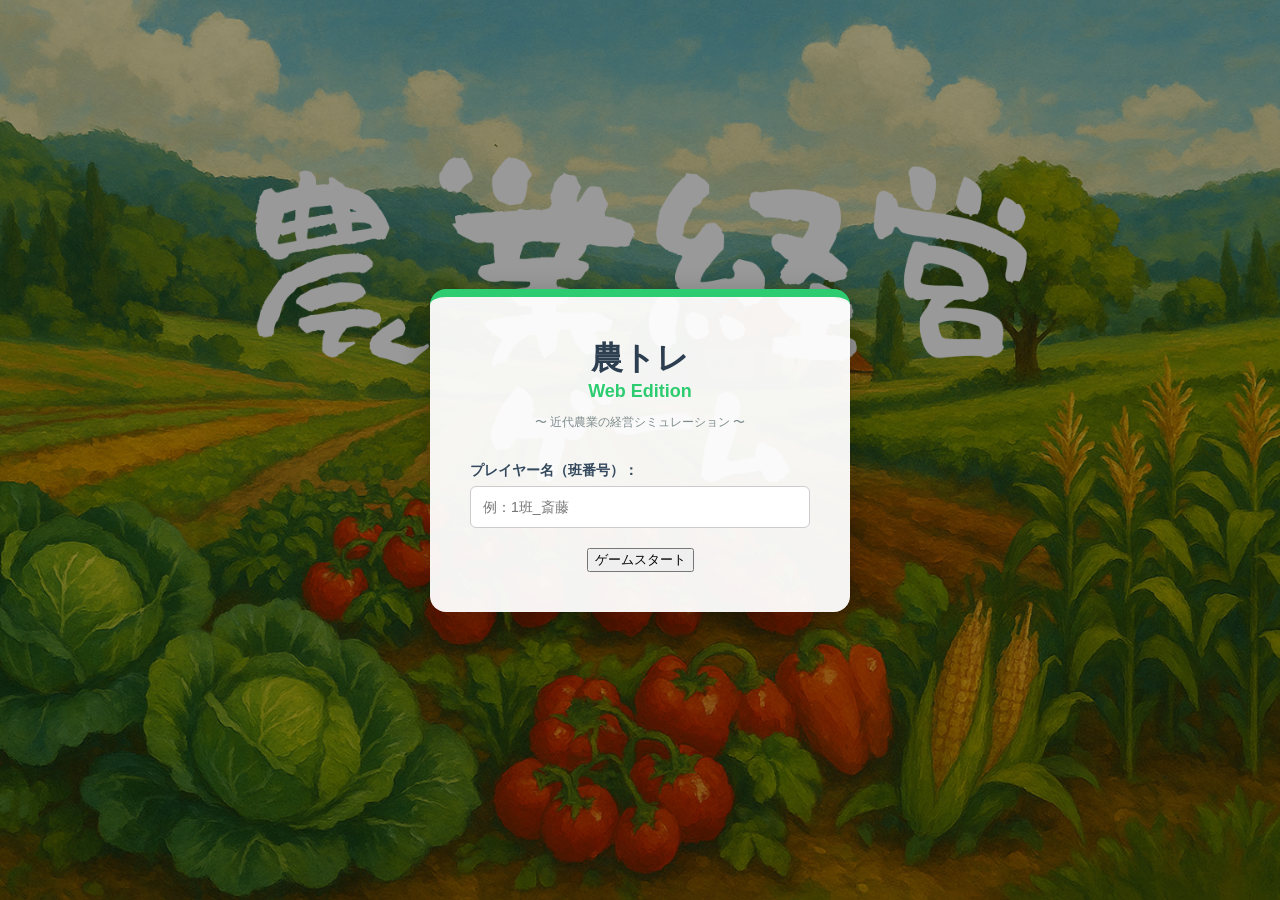
==== index.html @ bb7f1a6a "Add files via upload" ====
<!DOCTYPE html>
<html lang="ja">
<head>
    <meta charset="UTF-8">
    <title>営農型農業経営シミュレーション「農トレ」</title>
    <link rel="stylesheet" href="style.css">
</head>
<body>

    <div id="start-screen">
        <div class="overlay"></div>
        <div class="title-content">
            <h1 class="main-title">農トレ <span class="sub-title">Web Edition</span></h1>
            <p class="game-desc">〜 近代農業の経営シミュレーション 〜</p>
            <div class="input-group">
                <label for="name-input">プレイヤー名（班番号）：</label>
                <input type="text" id="name-input" placeholder="例：1班_斎藤" maxlength="15">
            </div>
            <button id="start-game-btn">ゲームスタート</button>
        </div>
    </div>

    <!-- ===== 土地公開スクリーン（新規追加） ===== -->
<div id="land-reveal-screen" class="hidden">
    <div class="land-reveal-bg" id="land-reveal-bg"></div>
    <div class="land-reveal-overlay"></div>
    <div class="land-reveal-content">
        <p class="land-reveal-header-text">🎲 あなたの農地が決まりました！</p>
        <div class="land-reveal-card" id="land-reveal-card">
            <div class="land-reveal-img-wrap">
                <img id="land-reveal-img" src="" alt="農地画像">
            </div>
            <div class="land-reveal-info">
                <h2 id="land-reveal-name">---</h2>
                <p id="land-reveal-desc">---</p>
                <div class="land-reveal-stats">
                    <div class="land-stat-item">
                        <span class="land-stat-label">💰 年間賃料</span>
                        <span id="land-reveal-cost" class="land-stat-value">---</span>
                    </div>
                    <div class="land-stat-item">
                        <span class="land-stat-label">⚡ 土地パワー推移</span>
                        <span id="land-reveal-power" class="land-stat-value">---</span>
                    </div>
                    <div class="land-stat-item">
                        <span class="land-stat-label">👤 必要人数推移</span>
                        <span id="land-reveal-workers" class="land-stat-value">---</span>
                    </div>
                    <div class="land-stat-item">
                        <span class="land-stat-label">🗺️ 土地枚数</span>
                        <span id="land-reveal-cards" class="land-stat-value">---</span>
                    </div>
                </div>
            </div>
        </div>
        <button id="land-reveal-proceed-btn">この農地で戦略設定へ進む ➔</button>
    </div>
</div>

    <div id="setup-screen" class="hidden">
        <div id="setup-content-wide" style="display: flex; flex-direction: row; gap: 25px; align-items: flex-start; width: 100%; flex-wrap: nowrap; margin-top: 20px;">
            
            <div class="setup-left-sidebar" style="width: 320px; min-width: 320px; flex-shrink: 0; display: flex; flex-direction: column; gap: 15px;">
                <h2 style="margin-top: 0;">🚜 第 <span id="setup-year-display">1</span> 年目<br>経営戦略設定</h2>
                
                <div style="background: #e2f0d9; padding: 15px; border-radius: 8px; border: 2px solid #70ad47;">
                    <h3 id="setup-land-name" style="margin: 0 0 5px 0; color: #385723; font-size: 18px;">-</h3>
                    <p id="setup-land-desc" style="font-size: 12px; color: #595959; margin: 0; line-height: 1.4;">-</p>
                </div>

                <div class="financial-summary-banner" style="background: #f1f5f9; padding: 12px; border-radius: 8px; border: 1px solid #cbd5e1; width: 100%; box-sizing: border-box;">
                    <h4 style="margin: 0 0 8px 0; font-size: 12px; color: #475569;">📊 通期財務サマリー</h4>
                    <div style="display: flex; flex-direction: column; gap: 8px;">
                        <div style="background:#fff; padding: 6px 10px; border-radius:4px; border:1px solid #e2e8f0;">
                            <span style="font-size:10px; color:#64748b; display:block;">現在残高（投資見込）</span>
                            <span id="sum-current-money" style="font-size:14px; font-weight:bold; color:#1e40af; display:block; text-align:right;">100,000,000 円</span>
                        </div>
                        <div style="background:#fff; padding: 6px 10px; border-radius:4px; border:1px solid #e2e8f0;">
                            <span style="font-size:10px; color:#64748b; display:block;">累計費用</span>
                            <span id="sum-cum-expense" style="font-size:14px; font-weight:bold; color:#dc2626; display:block; text-align:right;">0 円</span>
                        </div>
                        <div style="background:#fff; padding: 6px 10px; border-radius:4px; border:1px solid #e2e8f0;">
                            <span style="font-size:10px; color:#64748b; display:block;">累計収益</span>
                            <span id="sum-cum-revenue" style="font-size:14px; font-weight:bold; color:#16a34a; display:block; text-align:right;">0 円</span>
                        </div>
                        <div style="background:#fff; padding: 6px 10px; border-radius:4px; border:1px solid #e2e8f0; border-left: 4px solid #64748b;">
                            <span style="font-size:10px; color:#64748b; display:block;">初期資本金比 (通期損益)</span>
                            <span id="sum-net-change" style="font-size:14px; font-weight:bold; color:#64748b; display:block; text-align:right;">±0 円 (維持)</span>
                        </div>
                        
                        <div style="background:#fff; padding: 10px; border-radius:4px; border:1px solid #e2e8f0; margin-top: 5px; height: 180px; position: relative;">
                            <canvas id="financial-chart"></canvas>
                        </div>
                    </div>
                </div>
            </div>

            <div class="setup-main-content" style="flex-grow: 1; min-width: 0; display: flex; flex-direction: column; gap: 20px;">
                <p style="margin:0; font-weight: bold; color: #d94111; background: #fff2cc; padding: 8px 12px; border-radius: 5px; font-size: 12px;">
                    ⚠️ 【ルール】各土地にスタッフを配置し、導入する資材（施設含む）を選んでください。※資材・施設は1面につき最大3つまで選択可能です。
                </p>

                <div id="land-cards-container"></div>

                <button id="begin-business-btn">🎯 この戦略で今年の経営を開始する</button>
            </div>

        </div>
    </div>

    <div id="game-container" class="hidden">
        <h2>経営メイン画面（第 <span id="current-year">1</span> 年目）</h2>

        <div class="status-panel" style="background: #fff; padding: 15px; border-radius: 8px; margin-bottom: 20px; box-shadow: 0 2px 4px rgba(0,0,0,0.1); text-align: left;">
            <p>👤 経営者: <span id="display-player-name" style="font-weight: bold;">-</span> さん</p>
            <p>🗺️ 選択された農地: <span id="land-name" style="font-weight: bold; color: #2e75b6;">-</span></p>
            <p>💰 現在の総経営資金: <span id="money" style="font-weight: bold; color: #1e40af; font-size: 20px;">-</span> 円</p>
        </div>

        <div id="financial-dashboard" class="hidden">
            <h3 id="dashboard-title">📊 第 1 年度 決算ダッシュボード</h3>
            
            <div class="event-display-row">
                <div class="event-card global-event-card">
                    <span class="event-badge">全体環境</span>
                    <h4 id="dash-global-event-name">⚖️ 通常気象</h4>
                </div>
                <div class="event-card local-event-card">
                    <span class="event-badge">局地環境</span>
                    <h4 id="dash-local-event-name">⚖️ 影響なし</h4>
                </div>
            </div>

            <div class="financial-statement-box">
                <h4>📈 本年度の資金経過・損益状況</h4>
                <div class="statement-grid">
                    <div class="statement-item">
                        <span class="stat-label">① 期首（投資前）資金額:</span>
                        <span id="stmt-start-money" class="stat-value">0 円</span>
                    </div>
                    <div class="statement-item expense-color">
                        <span class="stat-label">② 本年度の投資総額（費用）:</span>
                        <span id="stmt-total-expense" class="stat-value">- 0 円</span>
                    </div>
                    <div class="statement-item revenue-color">
                        <span class="stat-label">③ 本年度の総売上高（収益）:</span>
                        <span id="stmt-total-revenue" class="stat-value">＋ 0 円</span>
                    </div>
                    <div class="statement-item total-color">
                        <span class="stat-label">④ 期末（次年度繰越）資金額:</span>
                        <span id="stmt-end-money" class="stat-value">0 円</span>
                    </div>
                </div>
            </div>

            <h4 style="text-align: left; margin: 20px 0 8px 0; color: #334155; font-size: 14px;">🗺️ 農地別 決算内訳</h4>
            <div class="table-responsive">
                <table class="dashboard-table">
                    <thead>
                        <tr>
                            <th>農地</th>
                            <th>作付 / 出荷先</th>
                            <th>予定収穫量</th>
                            <th>イベント後収量</th>
                            <th>基準価格</th>
                            <th>イベント後価格</th>
                            <th>最終売上高</th>
                        </tr>
                    </thead>
                    <tbody id="dashboard-table-body">
                    </tbody>
                </table>
            </div>

            <div id="reflection-report-box" style="background: #f8fafc; padding: 20px; border-radius: 8px; border: 1px solid #cbd5e1; border-left: 5px solid #2e75b6; margin-top: 20px; text-align: left;">
                <h3 style="margin: 0 0 12px 0; color: #1e3a8a; font-size: 16px;">🔍 本年度の経営振り返り ＆ 要因分析（PDCA）</h3>
                
                <div style="display: flex; flex-direction: column; gap: 8px; font-size: 13px; color: #334155;">
                    <p style="margin: 0;">📊 <strong>期待予実ギャップ :</strong> <span id="reflect-gap" style="font-weight: bold;">-</span></p>
                    <p style="margin: 0;">🌍 <strong>外部環境の要因分析 :</strong> <span id="reflect-global-reason">-</span></p>
                    <p style="margin: 0;">📍 <strong>局地・内部の要因分析 :</strong> <span id="reflect-local-reason">-</span></p>
                </div>

                <div style="margin-top: 15px; padding-top: 15px; border-top: 1px dashed #cbd5e1; font-size: 13px;">
                    <label style="font-weight: bold; color: #1e3a8a;">🎯 次期に向けた経営改善方針 (Action) を設定してください :</label><br>
                    <select style="width: 100%; padding: 8px; margin-top: 6px; border-radius: 4px; border: 1px solid #cbd5e1;">
                        <option>【人材投資】スタッフの配置や技術レベル（教育・IT補正）を見直す</option>
                        <option>【リスク管理】施設・農機などの設備投資を強化し、気象災害リスクをヘッジする</option>
                        <option>【販売戦略】出荷先の条件（有機必須や数量上限）と作物の相性を再計算する</option>
                        <option>【経営多角化】全ての土地に同じ作物を植えず、ポートフォリオを分散させる</option>
                    </select>
                </div>
            </div>

        </div>

        <div style="margin-top: 25px;">
            <button id="end-year-btn" style="padding: 12px 35px; font-size: 18px; font-weight: bold; background-color: #c65911; color: white; border: none; border-radius: 6px; cursor: pointer;">
                📄 この年度の決算を行う
            </button>
            <button id="next-year-phase-btn" class="hidden" style="padding: 12px 35px; font-size: 18px; font-weight: bold; background-color: #2e75b6; color: white; border: none; border-radius: 6px; cursor: pointer; margin-left: 10px;">
                次年度の戦略設定へ進む ➔
            </button>
        </div>
    </div>

    <div id="result-screen" class="hidden">
        <div class="setup-content" style="text-align: center; max-width: 800px; margin: 0 auto; padding: 20px;">
            <h2>🎉 3年間経営お疲れ様でした！</h2>
            
            <div class="status-board" style="margin: 20px auto; max-width: 400px;">
                <p>最終総資産: <span id="final-money" class="highlight-text">0</span> 円</p>
            </div>

            <div style="background: white; padding: 20px; border-radius: 8px; border: 1px solid #cbd5e1; margin: 25px 0; box-shadow: 0 2px 4px rgba(0,0,0,0.05);">
                <h3 style="margin-top: 0; color: #334155; font-size: 16px; text-align: left;">📈 3年間の財務推移レポート（費用・収益・資産残高）</h3>
                <div style="position: relative; height: 280px; width: 100%;">
                    <canvas id="final-financial-chart"></canvas>
                </div>
            </div>

            <div class="info-box" style="background: #fff3cd; padding: 15px; border-radius: 8px; margin-bottom: 25px;">
                <h3>👑 経営評価ランク</h3>
                <p id="result-rank" style="font-size: 24px; font-weight: bold; color: #d94111; margin: 10px 0;">---</p>
                <p id="result-comment">評価コメント</p>
            </div>
            
            <button onclick="window.location.reload();" style="background: #28a745; color: white; padding: 12px 35px; font-size: 16px; border: none; border-radius: 6px; cursor: pointer; font-weight: bold;">
                タイトルに戻って再挑戦
            </button>
        </div>
    </div>

    <script src="https://cdn.jsdelivr.net/npm/chart.js"></script>
    <script src="assets.js"></script>
    <script src="crops.js"></script>
    <script src="lands.js"></script>
    <script src="employees.js"></script>
    <script src="markets.js"></script>
    <script src="events.js"></script>
    
    <script src="game.js?v=21"></script> 
</body>
</html>
---- style.css ----
/* ==========================================================================
   🚜 農業経営シミュレーションゲーム「Nototore」最適化スタイルシート（完全版）
   ========================================================================== */

/* --- 1. 全般・基本リセット --- */
* {
    box-sizing: border-box;
}

body {
    font-family: "Helvetica Neue", Arial, "Hiragino Kaku Gothic ProN", "Hiragino Sans", Meiryo, sans-serif;
    background-color: #f4f7f6;
    margin: 0;
    padding: 0;
    display: flex;
    justify-content: center;
    align-items: center;
    min-height: 100vh;
}

.hidden {
    display: none !important;
}

/* --- 2. 【画面1】スタートタイトル画面 --- */
#start-screen {
    position: relative;
    width: 100vw;
    height: 100vh;
    background-image: url('Title.png'); 
    background-size: cover;
    background-position: center;
    display: flex;
    justify-content: center;
    align-items: center;
}

.overlay {
    position: absolute;
    top: 0; left: 0; width: 100%; height: 100%;
    background-color: rgba(0, 0, 0, 0.4);
    z-index: 1;
}

.title-content {
    position: relative;
    z-index: 2;
    background: rgba(255, 255, 255, 0.95);
    padding: 40px;
    border-radius: 16px;
    box-shadow: 0 10px 30px rgba(0,0,0,0.3);
    width: 90%;
    max-width: 420px;
    text-align: center;
    border-top: 8px solid #2ecc71;
}

.main-title { font-size: 32px; color: #2c3e50; margin: 0 0 5px 0; }
.sub-title { font-size: 18px; color: #2ecc71; display: block; }
.game-desc { font-size: 12px; color: #7f8c8d; margin-bottom: 30px; }

/* 共通入力グループ（タイトル画面用） */
.input-group {
    text-align: left;
    margin-top: 20px;
    margin-bottom: 20px;
}
.input-group label {
    font-size: 14px;
    font-weight: bold;
    color: #34495e;
}
input[type="text"] {
    width: 100%;
    padding: 12px;
    margin-top: 6px;
    border-radius: 6px;
    border: 1px solid #ccc;
    font-size: 14px;
}

/* --- 3. 【画面2】戦略設定画面（2列ワイドダッシュボード構造） --- */
#setup-screen {
    width: 100% !important;
    max-width: 1600px !important;
    margin: 0 auto !important;
    padding: 20px !important;
    display: block ; /* 中央寄せの呪いを完全解除 */
}

#setup-content-wide {
    display: flex;
    gap: 25px;
    align-items: flex-start;
    text-align: left;
    width: 100%;
}

/* 👈 左側サイドバー：土地情報＆通期財務サマリー */
.setup-left-sidebar {
    flex: 0 0 320px; /* 幅を320pxに完全固定して文字潰れを徹底防御 */
    display: flex;
    flex-direction: column;
    gap: 15px;
}

.setup-left-sidebar h2 {
    font-size: 24px;
    color: #1e40af;
    margin: 0;
    font-weight: bold;
    line-height: 1.3;
}

/* 👉 右側メインコンテンツ：ルール案内、カードグリッド、開始ボタン */
.setup-main-content {
    flex: 1;
    display: flex;
    flex-direction: column;
    gap: 20px;
    min-width: 0; /* 子要素のはみ出しを物理的に防ぐ */
}

/* 🌟 4枚のカードを2×2（最大3列）に並べるグリッド構造 */
#land-cards-container {
    display: grid !important;
    grid-template-columns: repeat(auto-fit, minmax(420px, 1fr)) !important;
    gap: 20px !important;
    width: 100% !important;
}

/* 土地戦略カード1枚1枚のベース設計 */
.land-strategy-card {
    background: #ffffff !important; 
    border: 2px solid #cbd5e1 !important; 
    padding: 15px !important; 
    border-radius: 12px !important; 
    box-shadow: 0 4px 6px -1px rgba(0, 0, 0, 0.05) !important;
    display: flex !important;
    flex-direction: column !important;
    gap: 12px !important;
    box-sizing: border-box;
}

.land-strategy-card h4 {
    font-size: 15px !important;
    margin: 0 !important;
    padding-bottom: 6px !important;
    border-bottom: 2px solid #2e75b6 !important;
    color: #1e40af;
}

/* 🌟 カード内部の「左右2列分け」のバグを完全修正 */
.card-inner-flex {
    display: flex !important;
    gap: 15px !important;
    width: 100% !important;
    box-sizing: border-box;
}

.land-strategy-card-left {
    flex: 1 !important;
    display: flex !important;
    flex-direction: column !important;
    gap: 10px !important;
    min-width: 0;
}

.land-strategy-card-right {
    flex: 1.2 !important;
    border-left: 1px dashed #cbd5e1 !important;
    padding-left: 15px !important;
    display: flex !important;
    flex-direction: column !important;
    gap: 10px !important;
    min-width: 0;
}

/* カード内パーツのサイズ微調整 */
.land-strategy-card label {
    font-size: 11px !important;
    font-weight: bold;
    color: #475569;
    margin: 0 0 3px 0 !important;
    display: block;
}

.land-strategy-card select {
    width: 100% !important;
    padding: 6px !important;
    border-radius: 6px !important;
    border: 1px solid #cbd5e1 !important;
    font-size: 12px !important;
    background-color: #f8fafc;
    box-sizing: border-box;
}

/* 👤 スタッフドロップダウン用コンテナ */
.worker-row-container {
    display: flex;
    flex-direction: column;
    gap: 5px;
    width: 100%;
}

/* 🛠️ 農業資材チェックボックス枠（文字消えを100%防ぐ縦並びフレックス） */
.asset-mini-grid {
    display: flex !important;
    flex-direction: column !important;
    gap: 6px !important;
    background: #f8fafc !important;
    padding: 10px !important;
    border-radius: 6px !important;
    border: 1px solid #e2e8f0 !important;
    width: 100% !important;
    box-sizing: border-box;
}

.land-strategy-card label.asset-label {
    font-weight: normal !important;
    font-size: 11px !important;
    display: flex !important;
    align-items: center !important;
    white-space: normal !important; /* 文字の自動折り返しを許可 */
    cursor: pointer;
    margin: 0 !important;
    line-height: 1.4;
}

.land-strategy-card input[type="checkbox"] {
    margin-right: 6px !important;
    transform: scale(1.0) !important;
    flex-shrink: 0; /* チェックボックス自体が横に潰れるのを防ぐ */
}

/* 💰 各農地のリアルタイム投資小計カウンター */
.land-cost-counter {
    background: #fff7ed !important;
    border: 1px dashed #fed7aa !important;
    padding: 8px 12px !important;
    border-radius: 6px !important;
    font-size: 13px !important;
    color: #c2410c !important;
    font-weight: bold !important;
    text-align: right !important;
    width: 100% !important;
    box-sizing: border-box;
    margin-top: 5px;
}

/* 経営開始ボタン */
#begin-business-btn {
    align-self: flex-end;
    background-color: #2e75b6;
    color: white;
    padding: 12px 40px;
    font-size: 18px;
    font-weight: bold;
    border: none;
    border-radius: 6px;
    cursor: pointer;
    box-shadow: 0 4px 6px rgba(0,0,0,0.1);
    width: auto !important; /* 幅が100%に広がるのを防ぐ */
}
#begin-business-btn:hover { background-color: #1e40af; }


/* --- 4. 【画面3】メインゲーム ＆ 決算ダッシュボード画面 --- */
#game-container {
    background: #fff;
    padding: 35px;
    border-radius: 16px;
    box-shadow: 0 6px 20px rgba(0,0,0,0.08);
    width: 90%;
    max-width: 1000px; /* ワイドに広げてテーブルを見やすく */
    border-top: 8px solid #2ecc71; 
}

.status-panel {
    background: #ffffff;
    padding: 15px;
    border-radius: 8px;
    margin-bottom: 20px;
    box-shadow: 0 2px 4px rgba(0,0,0,0.1);
    text-align: left;
}

#financial-dashboard {
    background: #ffffff;
    border: 2px solid #2e75b6;
    border-radius: 12px;
    padding: 20px;
    margin-top: 20px;
    box-shadow: 0 4px 15px rgba(0,0,0,0.1);
    animation: fadeIn 0.4s ease;
}

#dashboard-title {
    margin-top: 0;
    color: #1e40af;
    border-bottom: 3px double #2e75b6;
    padding-bottom: 8px;
    font-size: 20px;
    text-align: left;
}

/* 🎲 環境イベント表示カード */
.event-display-row {
    display: flex;
    gap: 15px;
    margin-bottom: 15px;
}

.event-card {
    flex: 1;
    padding: 10px 15px;
    border-radius: 8px;
    text-align: left;
    position: relative;
}

.global-event-card { background: #eff6ff; border: 1px solid #bfdbfe; }
.local-event-card { background: #fef2f2; border: 1px solid #fecaca; }

.event-badge {
    font-size: 10px;
    font-weight: bold;
    padding: 2px 6px;
    border-radius: 4px;
    color: white;
}
.global-event-card .event-badge { background-color: #3b82f6; }
.local-event-card .event-badge { background-color: #ef4444; }
.event-card h4 { margin: 5px 0 0 0; font-size: 16px; color: #1e293b; }

/* 📉 財務損益（P/L）ステートメント */
.financial-statement-box {
    background: #f8fafc;
    border: 1px solid #e2e8f0;
    border-radius: 8px;
    padding: 15px;
    margin-bottom: 20px;
    text-align: left;
}
.financial-statement-box h4 {
    margin: 0 0 12px 0;
    font-size: 14px;
    color: #334155;
    border-left: 4px solid #1e40af;
    padding-left: 8px;
}
.statement-grid {
    display: grid;
    grid-template-columns: repeat(auto-fit, minmax(220px, 1fr));
    gap: 12px;
}
.statement-item {
    background: #ffffff;
    border: 1px solid #cbd5e1;
    border-radius: 6px;
    padding: 10px 12px;
    display: flex;
    flex-direction: column;
    justify-content: center;
}
.statement-item .stat-label { font-size: 11px; color: #64748b; font-weight: bold; margin-bottom: 4px; }
.statement-item .stat-value { font-size: 16px; font-weight: bold; color: #1e293b; text-align: right; }

.expense-color { border-left: 4px solid #ef4444 !important; }
.expense-color .stat-value { color: #dc2626; }
.revenue-color { border-left: 4px solid #22c55e !important; }
.revenue-color .stat-value { color: #16a34a; }
.total-color { border-left: 4px solid #3b82f6 !important; background: #eff6ff !important; }
.total-color .stat-value { color: #1e40af; font-size: 18px; }

/* 📋 決算結果詳細マトリクステーブル */
.table-responsive {
    overflow-x: auto;
    margin-top: 15px;
}
.dashboard-table {
    width: 100%;
    border-collapse: collapse;
    font-size: 13px;
    text-align: center;
}
.dashboard-table th {
    background-color: #2e75b6;
    color: white;
    padding: 10px;
    font-weight: bold;
}
.dashboard-table td {
    padding: 10px;
    border-bottom: 1px solid #e2e8f0;
    color: #334155;
}
.dashboard-table tr:nth-child(even) { background-color: #f8fafc; }

.stat-down { color: #dc2626; font-weight: bold; } 
.stat-up { color: #16a34a; font-weight: bold; }   

/* メイン画面の決算・次へボタン */
#end-year-btn, #next-year-phase-btn {
    width: auto !important;
    display: inline-block;
}

/* --- 5. 【画面4】ゲーム結果（リザルト）画面 --- */
#result-screen {
    background: #fff;
    padding: 35px;
    border-radius: 16px;
    box-shadow: 0 6px 20px rgba(0,0,0,0.08);
    width: 90%;
    max-width: 500px;
    text-align: center;
    border-top: 8px solid #1e40af;
}

.highlight-text { color: #27ae60; font-weight: bold; font-size: 18px; }

/* アニメーション */
@keyframes fadeIn {
    from { opacity: 0; transform: translateY(10px); }
    to { opacity: 1; transform: translateY(0); }
}

/* --- 📊【新設】戦略設定画面用：営農計画シミュレーター（スプレッドシート風） --- */

.live-simulation-table {
    width: 100%;
    border-collapse: collapse;
    font-size: 11px;
    margin-top: 10px;
    background: #ffffff;
    border: 1px solid #cbd5e1;
}

.live-simulation-table th, .live-simulation-table td {
    border: 1px solid #cbd5e1;
    padding: 4px 8px;
    text-align: left;
}

/* スプレッドシート風の色分け */
.live-simulation-table th {
    background-color: #f1f5f9;
    color: #475569;
    font-weight: bold;
    text-align: center;
}

.row-revenue-header { background-color: #e0f2fe !important; font-weight: bold; } /* 売上行（水色） */
.row-expense-header { background-color: #fee2e2 !important; font-weight: bold; } /* 費用行（赤色） */
.row-profit-header { background-color: #ccfbf1 !important; font-weight: bold; font-size: 12px; } /* 見込利益（緑色） */

.text-right {
    text-align: right !important;
}

.text-center {
    text-align: center !important;
}

/* カード自体の高さを自動調整できるように微調整 */
.land-strategy-card {
    height: auto !important;
}

/* 💡 農業戦略カードを常に綺麗な横2列で縦に伸ばす設定 */
#land-cards-container {
    display: grid !important;
    grid-template-columns: repeat(2, 1fr) !important;
    gap: 16px !important;
    width: 100%;
    box-sizing: border-box;
    align-items: start;
}

/* ===== 土地公開スクリーン ===== */
#land-reveal-screen {
    position: fixed;
    inset: 0;
    display: flex;
    justify-content: center;
    align-items: center;
    z-index: 100;
}
.land-reveal-bg {
    position: absolute;
    inset: 0;
    background-size: cover;
    background-position: center;
    filter: blur(3px) brightness(0.6);
    transform: scale(1.05);
}
.land-reveal-overlay {
    position: absolute;
    inset: 0;
    background: rgba(0,0,0,0.45);
}
.land-reveal-content {
    position: relative;
    z-index: 2;
    display: flex;
    flex-direction: column;
    align-items: center;
    gap: 20px;
    padding: 20px;
    width: 100%;
    max-width: 760px;
    animation: revealSlideUp 0.6s ease both;
}
@keyframes revealSlideUp {
    from { opacity: 0; transform: translateY(40px); }
    to   { opacity: 1; transform: translateY(0); }
}
.land-reveal-header-text {
    font-size: 18px;
    font-weight: bold;
    color: #fff;
    background: rgba(0,0,0,0.5);
    padding: 6px 20px;
    border-radius: 20px;
    margin: 0;
}
.land-reveal-card {
    background: rgba(255,255,255,0.96);
    border-radius: 16px;
    overflow: hidden;
    box-shadow: 0 20px 60px rgba(0,0,0,0.5);
    display: flex;
    width: 100%;
    animation: cardPop 0.5s 0.3s ease both;
}
@keyframes cardPop {
    from { opacity: 0; transform: scale(0.9); }
    to   { opacity: 1; transform: scale(1); }
}
.land-reveal-img-wrap {
    width: 320px;
    min-width: 320px;
    height: auto;        /* ← 260px から変更 */
    min-height: 260px;   /* ← 追加 */
    overflow: hidden;
    flex-shrink: 0;
    align-self: stretch; /* ← 追加：カードの高さに合わせて伸びる */
}
.land-reveal-img-wrap img {
    width: 100%;
    height: 100%;
    min-height: 260px;   /* ← 追加 */
    object-fit: cover;
    display: block;
}
.land-reveal-info {
    padding: 24px;
    display: flex;
    flex-direction: column;
    gap: 10px;
    flex: 1;
}
.land-reveal-info h2 {
    font-size: 26px;
    color: #1e40af;
    margin: 0;
    border-bottom: 3px solid #2e75b6;
    padding-bottom: 8px;
}
.land-reveal-info p {
    font-size: 13px;
    color: #475569;
    margin: 0;
    line-height: 1.6;
}
.land-reveal-stats {
    display: grid;
    grid-template-columns: 1fr 1fr;
    gap: 8px;
    margin-top: 4px;
}
.land-stat-item {
    background: #f1f5f9;
    border-radius: 8px;
    padding: 8px 12px;
    display: flex;
    flex-direction: column;
    gap: 2px;
}
.land-stat-label {
    font-size: 10px;
    color: #64748b;
    font-weight: bold;
}
.land-stat-value {
    font-size: 14px;
    font-weight: bold;
    color: #1e293b;
}
#land-reveal-proceed-btn {
    background: #2e75b6;
    color: white;
    border: none;
    padding: 14px 48px;
    font-size: 18px;
    font-weight: bold;
    border-radius: 8px;
    cursor: pointer;
    box-shadow: 0 4px 15px rgba(0,0,0,0.3);
    animation: cardPop 0.4s 0.6s ease both;
    transition: background 0.2s;
}
#land-reveal-proceed-btn:hover {
    background: #1e40af;
}
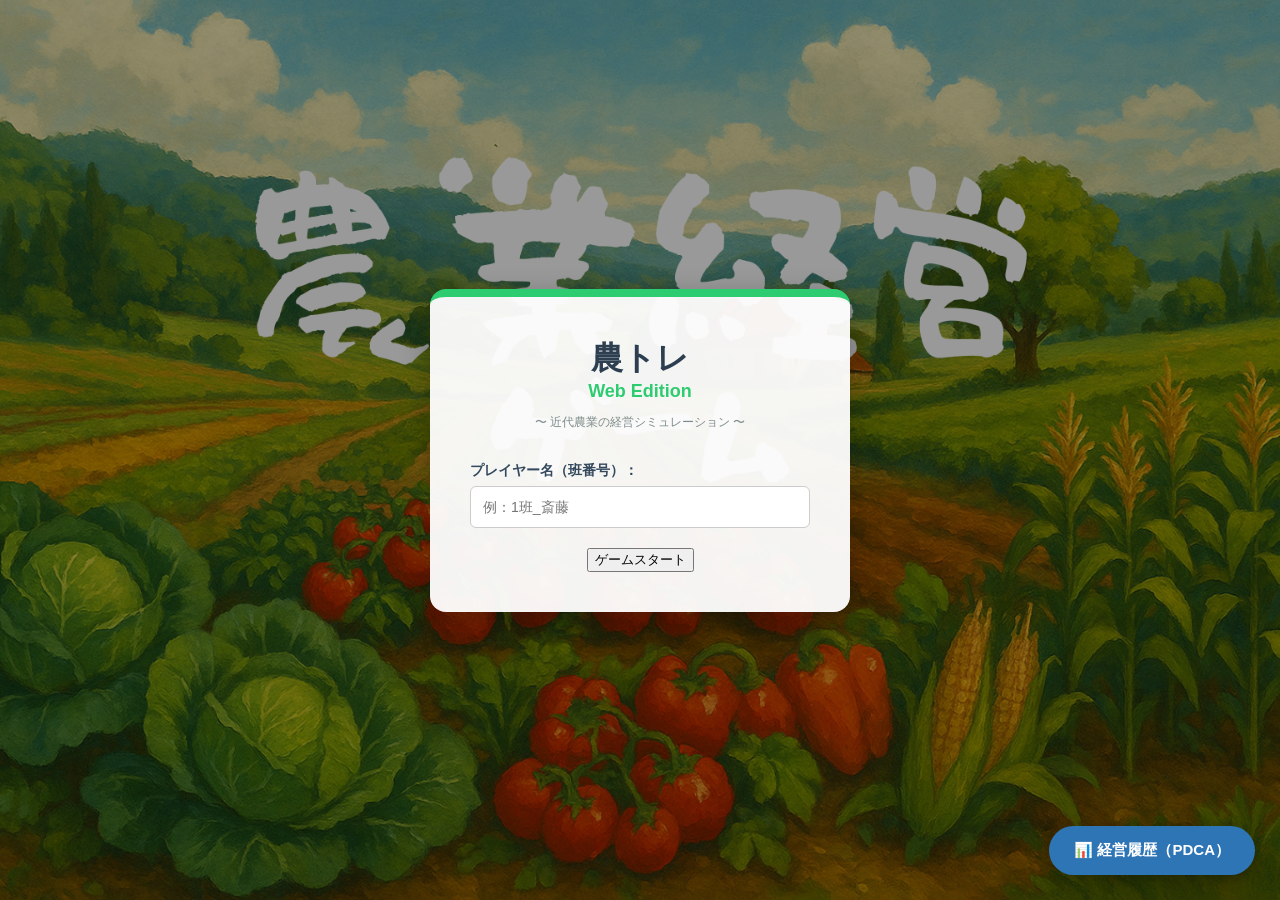
==== commit 5c112094: "Add files via upload" ====
--- a/index.html
+++ b/index.html
@@ -231,6 +231,20 @@
         </div>
     </div>
 
+    <button id="log-toggle-btn" onclick="openLogModal()">📊 経営履歴（PDCA）</button>
+
+    <div id="log-modal" class="modal-overlay">
+        <div class="modal-content">
+            <div class="modal-header">
+                <h2 style="margin: 0; color: #1e40af; font-size: 20px;">📈 経営判断・PDCA振り返りログ</h2>
+                <button class="close-btn" onclick="closeLogModal()">✕ 閉じる</button>
+            </div>
+            <div id="log-container" class="modal-body">
+                <p id="empty-log-msg" style="text-align: center; color: #64748b; margin-top: 40px;">まだ決算データがありません。1年目が終了するとここにログが蓄積されます。</p>
+            </div>
+        </div>
+    </div>
+
     <script src="https://cdn.jsdelivr.net/npm/chart.js"></script>
     <script src="assets.js"></script>
     <script src="crops.js"></script>
@@ -238,7 +252,8 @@
     <script src="employees.js"></script>
     <script src="markets.js"></script>
     <script src="events.js"></script>
+    <script src="https://cdn.jsdelivr.net/npm/@supabase/supabase-js@2"></script>
     
-    <script src="game.js?v=21"></script> 
+    <script src="game.js?v=22"></script> 
 </body>
 </html>
--- a/style.css
+++ b/style.css
@@ -613,4 +613,66 @@
 }
 #land-reveal-proceed-btn:hover {
     background: #1e40af;
-}+}
+
+/* ==========================================================================
+   🌟 追加：PDCAログモーダル用スタイル
+   ========================================================================== */
+/* フローティングボタン（右下固定） */
+#log-toggle-btn {
+    position: fixed;
+    bottom: 25px;
+    right: 25px;
+    z-index: 990;
+    padding: 15px 25px;
+    background-color: #2e75b6;
+    color: #fff;
+    border: none;
+    border-radius: 30px;
+    box-shadow: 0 4px 15px rgba(0,0,0,0.3);
+    cursor: pointer;
+    font-weight: bold;
+    font-size: 15px;
+    transition: all 0.2s ease;
+}
+#log-toggle-btn:hover { background-color: #1e40af; transform: translateY(-3px); }
+
+/* モーダルの背景と本体 */
+.modal-overlay {
+    display: none; /* 初期は非表示 */
+    position: fixed; top: 0; left: 0; width: 100%; height: 100%;
+    background-color: rgba(0, 0, 0, 0.6);
+    z-index: 9999;
+    justify-content: center; align-items: center;
+}
+.modal-content {
+    background-color: #f8fafc;
+    width: 90%; max-width: 800px; height: 85vh;
+    border-radius: 12px;
+    display: flex; flex-direction: column;
+    box-shadow: 0 10px 30px rgba(0,0,0,0.5);
+    animation: modalSlideUp 0.3s ease;
+}
+@keyframes modalSlideUp {
+    from { transform: translateY(30px); opacity: 0; }
+    to { transform: translateY(0); opacity: 1; }
+}
+.modal-header {
+    padding: 15px 25px; background: #fff; border-radius: 12px 12px 0 0;
+    border-bottom: 2px solid #cbd5e1; display: flex;
+    justify-content: space-between; align-items: center;
+}
+.close-btn { background: none; border: none; font-size: 16px; font-weight: bold; color: #64748b; cursor: pointer; }
+.close-btn:hover { color: #dc2626; }
+.modal-body { padding: 25px; overflow-y: auto; flex-grow: 1; }
+
+/* ログカードのデザイン */
+.log-card {
+    background: #fff; border-left: 5px solid #2e75b6;
+    border-radius: 8px; padding: 15px; margin-bottom: 20px;
+    box-shadow: 0 2px 8px rgba(0,0,0,0.05); text-align: left;
+}
+.pdca-grid { display: grid; grid-template-columns: 1fr 1fr; gap: 15px; margin-bottom: 10px; }
+.pdca-block { background: #f1f5f9; padding: 12px; border-radius: 6px; border: 1px solid #e2e8f0; }
+.pdca-block strong { color: #475569; display: block; font-size: 13px; margin-bottom: 8px; border-bottom: 1px solid #cbd5e1; padding-bottom: 4px; }
+.pdca-block ul { margin: 0; padding-left: 20px; font-size: 13px; color: #334155; }
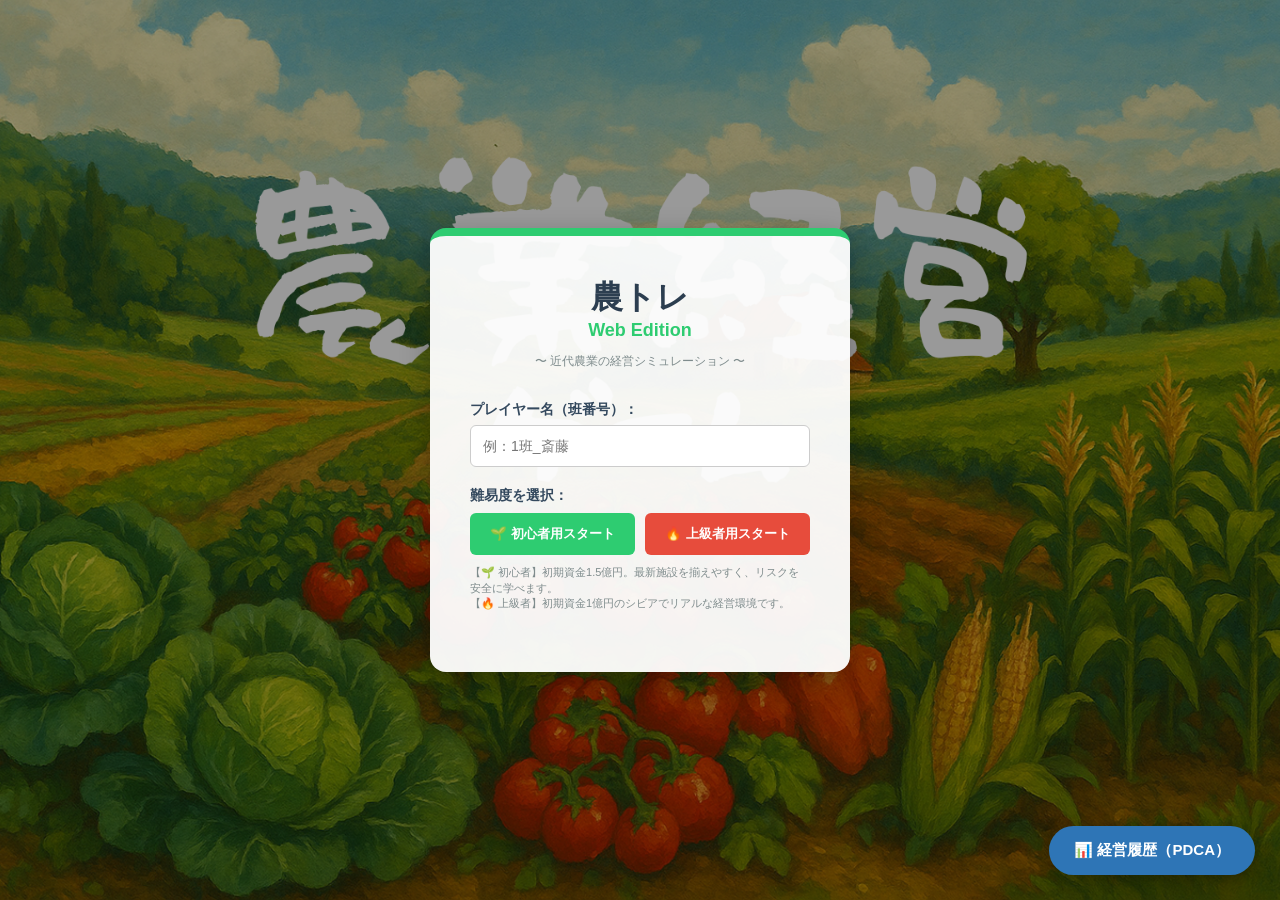
==== commit eaca9dc1: "Add files via upload" ====
--- a/index.html
+++ b/index.html
@@ -16,8 +16,18 @@
                 <label for="name-input">プレイヤー名（班番号）：</label>
                 <input type="text" id="name-input" placeholder="例：1班_斎藤" maxlength="15">
             </div>
-            <button id="start-game-btn">ゲームスタート</button>
-        </div>
+           <div class="difficulty-group" style="margin-top: 15px; margin-bottom: 20px; text-align: left;">
+                <label style="font-size: 14px; font-weight: bold; color: #34495e; display: block; margin-bottom: 8px;">難易度を選択：</label>
+                <div style="display: flex; gap: 10px;">
+                    <button id="start-beginner-btn" style="flex: 1; background-color: #2ecc71; color: white; padding: 12px; border: none; border-radius: 6px; cursor: pointer; font-weight: bold;">🌱 初心者用スタート</button>
+                    <button id="start-advanced-btn" style="flex: 1; background-color: #e74c3c; color: white; padding: 12px; border: none; border-radius: 6px; cursor: pointer; font-weight: bold;">🔥 上級者用スタート</button>
+                </div>
+                <p style="font-size: 11px; color: #7f8c8d; margin-top: 10px; line-height: 1.4;">
+                    【🌱 初心者】初期資金1.5億円。最新施設を揃えやすく、リスクを安全に学べます。<br>
+                    【🔥 上級者】初期資金1億円のシビアでリアルな経営環境です。
+                </p>
+            </div>
+            </div>
     </div>
 
     <!-- ===== 土地公開スクリーン（新規追加） ===== -->
@@ -253,6 +263,8 @@
     <script src="markets.js"></script>
     <script src="events.js"></script>
     <script src="https://cdn.jsdelivr.net/npm/@supabase/supabase-js@2"></script>
+    <script src="config_beginner.js"></script>
+    <script src="config_advanced.js"></script>
     
     <script src="game.js?v=22"></script> 
 </body>
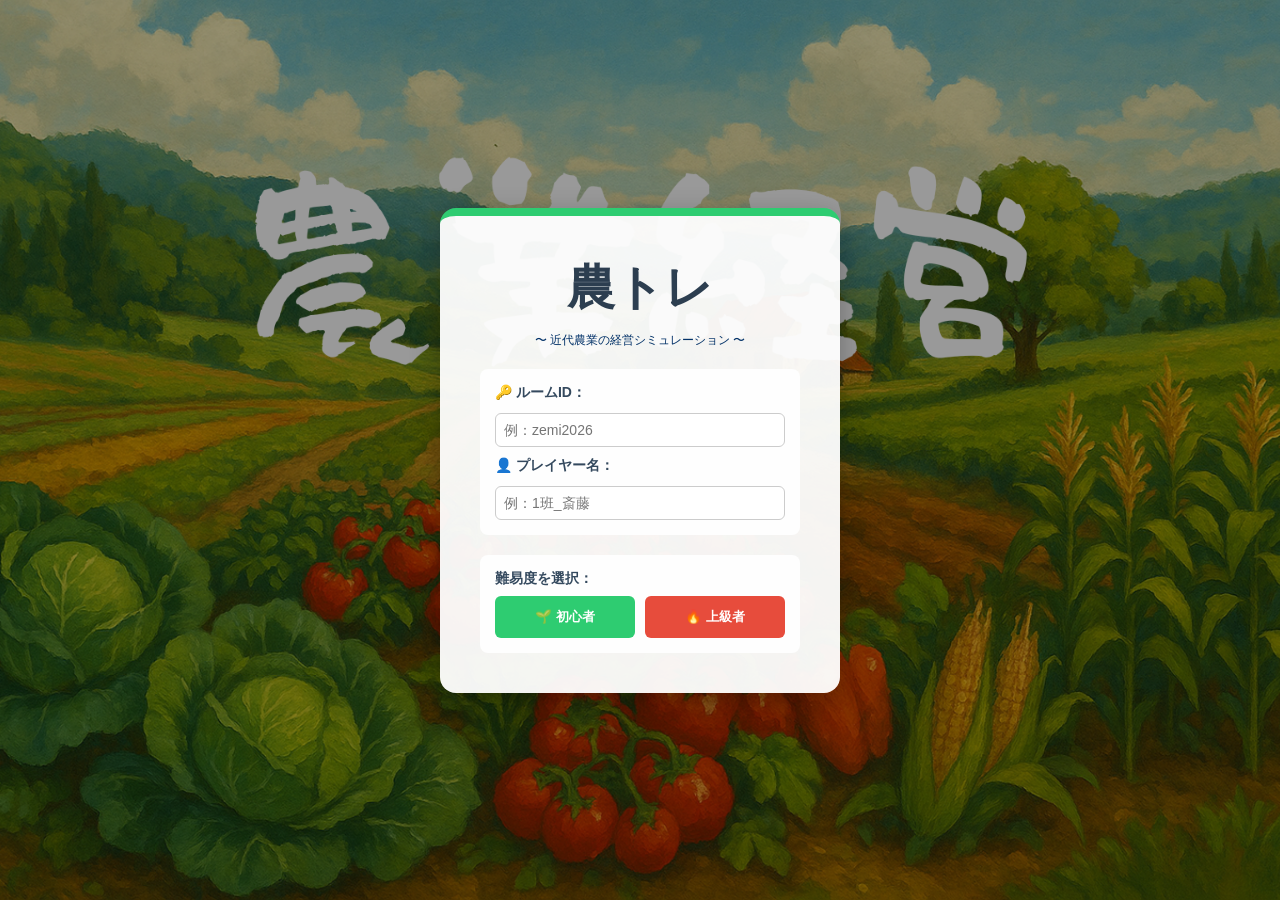
==== commit 99bde65e: "Add files via upload" ====
--- a/index.html
+++ b/index.html
@@ -9,25 +9,26 @@
 
     <div id="start-screen">
         <div class="overlay"></div>
-        <div class="title-content">
-            <h1 class="main-title">農トレ <span class="sub-title">Web Edition</span></h1>
-            <p class="game-desc">〜 近代農業の経営シミュレーション 〜</p>
-            <div class="input-group">
-                <label for="name-input">プレイヤー名（班番号）：</label>
-                <input type="text" id="name-input" placeholder="例：1班_斎藤" maxlength="15">
-            </div>
-           <div class="difficulty-group" style="margin-top: 15px; margin-bottom: 20px; text-align: left;">
+        <div class="title-content" style="z-index: 10; width: 90%; max-width: 400px; text-align: center;">
+            <h1 class="main-title" style="font-size: 3rem; margin-bottom: 10px;">農トレ</h1>
+            <p class="game-desc" style="margin-bottom: 20px;">〜 近代農業の経営シミュレーション 〜</p>
+            
+            <div class="input-group" style="background: rgba(255,255,255,0.9); padding: 15px; border-radius: 8px; margin-bottom: 20px;">
+                <label for="room-id-input" style="display:block; font-weight:bold; margin-bottom:5px;">🔑 ルームID：</label>
+                <input type="text" id="room-id-input" placeholder="例：zemi2026" style="width:100%; padding:8px; margin-bottom:10px;">
+                
+                <label for="name-input" style="display:block; font-weight:bold; margin-bottom:5px;">👤 プレイヤー名：</label>
+                <input type="text" id="name-input" placeholder="例：1班_斎藤" maxlength="15" style="width:100%; padding:8px;">
+            </div>
+
+            <div class="difficulty-group">
                 <label style="font-size: 14px; font-weight: bold; color: #34495e; display: block; margin-bottom: 8px;">難易度を選択：</label>
-                <div style="display: flex; gap: 10px;">
-                    <button id="start-beginner-btn" style="flex: 1; background-color: #2ecc71; color: white; padding: 12px; border: none; border-radius: 6px; cursor: pointer; font-weight: bold;">🌱 初心者用スタート</button>
-                    <button id="start-advanced-btn" style="flex: 1; background-color: #e74c3c; color: white; padding: 12px; border: none; border-radius: 6px; cursor: pointer; font-weight: bold;">🔥 上級者用スタート</button>
-                </div>
-                <p style="font-size: 11px; color: #7f8c8d; margin-top: 10px; line-height: 1.4;">
-                    【🌱 初心者】初期資金1.5億円。最新施設を揃えやすく、リスクを安全に学べます。<br>
-                    【🔥 上級者】初期資金1億円のシビアでリアルな経営環境です。
-                </p>
-            </div>
-            </div>
+                <div class="difficulty-buttons">
+                    <button id="start-beginner-btn" style="background-color: #2ecc71;">🌱 初心者</button>
+                    <button id="start-advanced-btn" style="background-color: #e74c3c;">🔥 上級者</button>
+                </div>
+            </div>
+        </div>
     </div>
 
     <!-- ===== 土地公開スクリーン（新規追加） ===== -->
@@ -103,6 +104,13 @@
                         </div>
                     </div>
                 </div>
+
+                <div id="status-bar" class="hidden">
+                    🔑 ID: <span id="display-room-id">-</span> | 
+                    🌱 難易度: <span id="display-difficulty">-</span>
+                </div>
+
+                <button id="log-toggle-btn" onclick="openLogModal()">📊 経営履歴（PDCA）</button>
             </div>
 
             <div class="setup-main-content" style="flex-grow: 1; min-width: 0; display: flex; flex-direction: column; gap: 20px;">
@@ -234,14 +242,14 @@
                 <p id="result-rank" style="font-size: 24px; font-weight: bold; color: #d94111; margin: 10px 0;">---</p>
                 <p id="result-comment">評価コメント</p>
             </div>
-            
+
+            <button id="log-toggle-btn-result" onclick="openLogModal()" style="margin-bottom: 15px;">📊 経営履歴（PDCA）を見る</button>
+            <br>
             <button onclick="window.location.reload();" style="background: #28a745; color: white; padding: 12px 35px; font-size: 16px; border: none; border-radius: 6px; cursor: pointer; font-weight: bold;">
                 タイトルに戻って再挑戦
             </button>
         </div>
     </div>
-
-    <button id="log-toggle-btn" onclick="openLogModal()">📊 経営履歴（PDCA）</button>
 
     <div id="log-modal" class="modal-overlay">
         <div class="modal-content">
@@ -267,5 +275,6 @@
     <script src="config_advanced.js"></script>
     
     <script src="game.js?v=22"></script> 
+
 </body>
 </html>
--- a/style.css
+++ b/style.css
@@ -57,7 +57,7 @@
 
 .main-title { font-size: 32px; color: #2c3e50; margin: 0 0 5px 0; }
 .sub-title { font-size: 18px; color: #2ecc71; display: block; }
-.game-desc { font-size: 12px; color: #7f8c8d; margin-bottom: 30px; }
+.game-desc { font-size: 12px; color: #033268; margin-bottom: 30px; }
 
 /* 共通入力グループ（タイトル画面用） */
 .input-group {
@@ -231,6 +231,45 @@
     margin-right: 6px !important;
     transform: scale(1.0) !important;
     flex-shrink: 0; /* チェックボックス自体が横に潰れるのを防ぐ */
+}
+
+/* 💡 農業資材の説明ツールチップ（カーソルを乗せると表示、既存UIには影響なし） */
+.land-strategy-card label.asset-label {
+    position: relative;
+}
+
+.asset-label[data-tooltip]:hover::after {
+    content: attr(data-tooltip);
+    position: absolute;
+    left: 0;
+    bottom: 100%;
+    margin-bottom: 8px;
+    background: #1e293b;
+    color: #f8fafc;
+    padding: 8px 10px;
+    border-radius: 6px;
+    font-size: 11px;
+    font-weight: normal;
+    line-height: 1.5;
+    white-space: normal;
+    width: 220px;
+    max-width: 60vw;
+    box-shadow: 0 4px 12px rgba(0,0,0,0.3);
+    z-index: 999;
+    pointer-events: none;
+}
+
+.asset-label[data-tooltip]:hover::before {
+    content: "";
+    position: absolute;
+    left: 14px;
+    bottom: 100%;
+    margin-bottom: 2px;
+    border-width: 5px;
+    border-style: solid;
+    border-color: #1e293b transparent transparent transparent;
+    z-index: 999;
+    pointer-events: none;
 }
 
 /* 💰 各農地のリアルタイム投資小計カウンター */
@@ -618,12 +657,11 @@
 /* ==========================================================================
    🌟 追加：PDCAログモーダル用スタイル
    ========================================================================== */
-/* フローティングボタン（右下固定） */
-#log-toggle-btn {
-    position: fixed;
-    bottom: 25px;
-    right: 25px;
-    z-index: 990;
+/* サイドバー内に設置（通期財務サマリーの下）／最終結果画面にも同じ見た目で設置 */
+#log-toggle-btn,
+#log-toggle-btn-result {
+    width: 100%;
+    box-sizing: border-box;
     padding: 15px 25px;
     background-color: #2e75b6;
     color: #fff;
@@ -635,7 +673,12 @@
     font-size: 15px;
     transition: all 0.2s ease;
 }
-#log-toggle-btn:hover { background-color: #1e40af; transform: translateY(-3px); }
+#log-toggle-btn-result {
+    width: auto;
+    display: inline-block;
+    padding: 15px 30px;
+}
+#log-toggle-btn:hover, #log-toggle-btn-result:hover { background-color: #1e40af; transform: translateY(-3px); }
 
 /* モーダルの背景と本体 */
 .modal-overlay {
@@ -675,4 +718,44 @@
 .pdca-grid { display: grid; grid-template-columns: 1fr 1fr; gap: 15px; margin-bottom: 10px; }
 .pdca-block { background: #f1f5f9; padding: 12px; border-radius: 6px; border: 1px solid #e2e8f0; }
 .pdca-block strong { color: #475569; display: block; font-size: 13px; margin-bottom: 8px; border-bottom: 1px solid #cbd5e1; padding-bottom: 4px; }
-.pdca-block ul { margin: 0; padding-left: 20px; font-size: 13px; color: #334155; }+.pdca-block ul { margin: 0; padding-left: 20px; font-size: 13px; color: #334155; }
+
+/* 🌟 ステータス表示エリア（サイドバー内・通期財務サマリーの下） */
+#status-bar {
+    width: 100%;
+    box-sizing: border-box;
+    background: rgba(255, 255, 255, 0.9);
+    padding: 10px 15px;
+    border-radius: 8px;
+    border: 1px solid #cbd5e1;
+    font-size: 12px;
+    font-weight: bold;
+    color: #475569;
+    box-shadow: 0 2px 5px rgba(0,0,0,0.1);
+}
+/* 🌟 タイトル画面のボタンレイアウト改善 */
+.difficulty-group {
+    margin-top: 20px;
+    padding: 15px;
+    background: rgba(255, 255, 255, 0.9);
+    border-radius: 8px;
+    text-align: left;
+}
+.difficulty-buttons {
+    display: flex;
+    gap: 10px;
+    width: 100%;
+}
+.difficulty-buttons button {
+    flex: 1;
+    padding: 12px;
+    border: none;
+    border-radius: 6px;
+    cursor: pointer;
+    font-weight: bold;
+    color: white;
+    transition: transform 0.1s;
+}
+.difficulty-buttons button:hover {
+    transform: scale(1.02);
+}
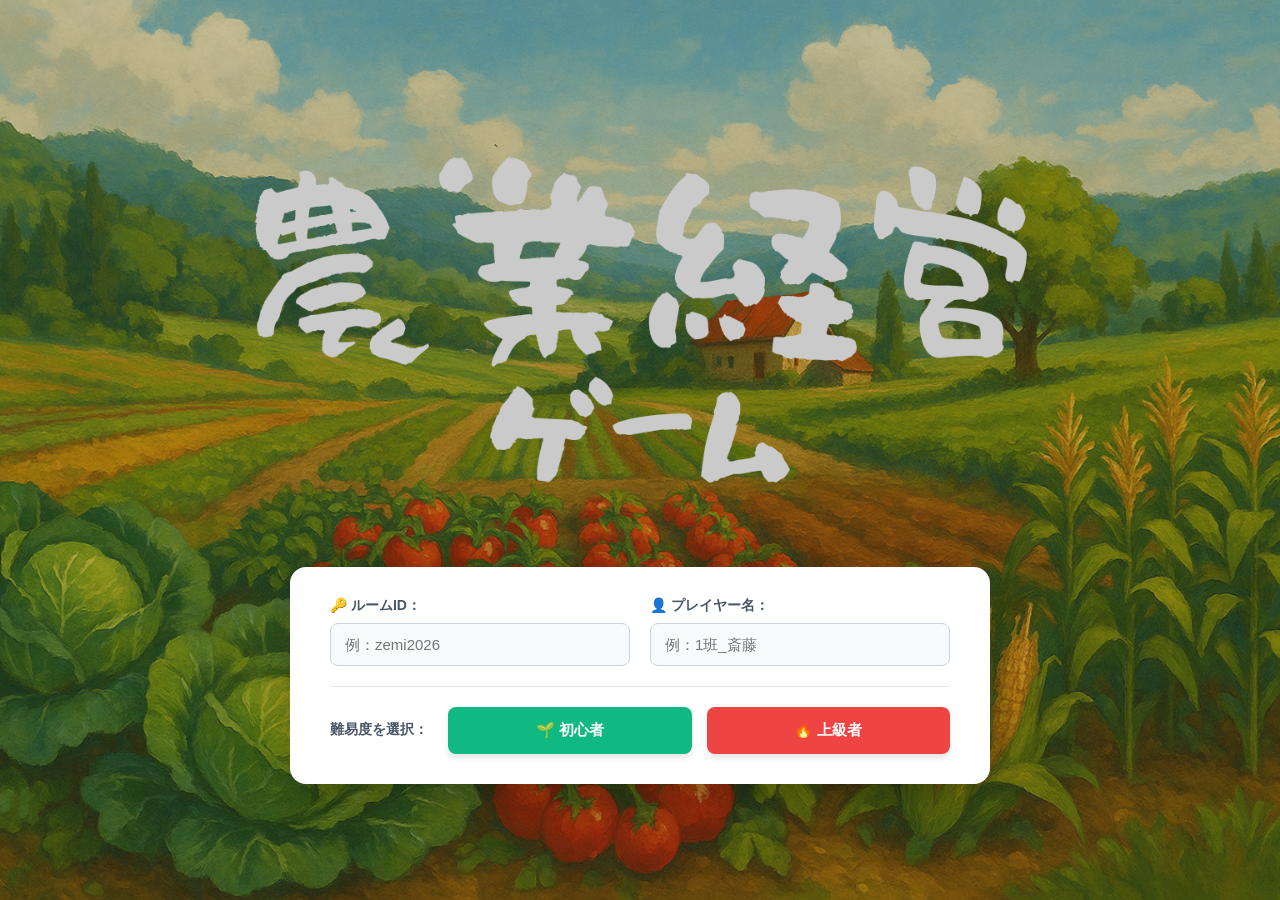
==== commit c891606d: "Add files via upload" ====
--- a/index.html
+++ b/index.html
@@ -7,25 +7,27 @@
 </head>
 <body>
 
-    <div id="start-screen">
+   <div id="start-screen">
         <div class="overlay"></div>
-        <div class="title-content" style="z-index: 10; width: 90%; max-width: 400px; text-align: center;">
-            <h1 class="main-title" style="font-size: 3rem; margin-bottom: 10px;">農トレ</h1>
-            <p class="game-desc" style="margin-bottom: 20px;">〜 近代農業の経営シミュレーション 〜</p>
-            
-            <div class="input-group" style="background: rgba(255,255,255,0.9); padding: 15px; border-radius: 8px; margin-bottom: 20px;">
-                <label for="room-id-input" style="display:block; font-weight:bold; margin-bottom:5px;">🔑 ルームID：</label>
-                <input type="text" id="room-id-input" placeholder="例：zemi2026" style="width:100%; padding:8px; margin-bottom:10px;">
+
+        <div class="start-card">
+            <div class="input-section">
+                <div class="input-group">
+                    <label for="room-id-input">🔑 ルームID：</label>
+                    <input type="text" id="room-id-input" placeholder="例：zemi2026">
+                </div>
                 
-                <label for="name-input" style="display:block; font-weight:bold; margin-bottom:5px;">👤 プレイヤー名：</label>
-                <input type="text" id="name-input" placeholder="例：1班_斎藤" maxlength="15" style="width:100%; padding:8px;">
-            </div>
-
-            <div class="difficulty-group">
-                <label style="font-size: 14px; font-weight: bold; color: #34495e; display: block; margin-bottom: 8px;">難易度を選択：</label>
-                <div class="difficulty-buttons">
-                    <button id="start-beginner-btn" style="background-color: #2ecc71;">🌱 初心者</button>
-                    <button id="start-advanced-btn" style="background-color: #e74c3c;">🔥 上級者</button>
+                <div class="input-group">
+                    <label for="name-input">👤 プレイヤー名：</label>
+                    <input type="text" id="name-input" placeholder="例：1班_斎藤">
+                </div>
+            </div>
+
+            <div class="difficulty-section">
+                <p class="section-label">難易度を選択：</p>
+                <div class="button-group">
+                    <button id="start-beginner-btn" class="btn-diff btn-beginner">🌱 初心者</button>
+                    <button id="start-advanced-btn" class="btn-diff btn-advanced">🔥 上級者</button>
                 </div>
             </div>
         </div>
--- a/style.css
+++ b/style.css
@@ -27,57 +27,130 @@
     position: relative;
     width: 100vw;
     height: 100vh;
-    background-image: url('Title.png'); 
+    background-image: url('Title.png'); /* ※拡張子がpngの場合は直してください */
     background-size: cover;
     background-position: center;
     display: flex;
-    justify-content: center;
+    flex-direction: column;
+    justify-content: center; /* 一旦画面の中央を基準にする */
     align-items: center;
+    overflow: hidden;
 }
 
 .overlay {
     position: absolute;
     top: 0; left: 0; width: 100%; height: 100%;
-    background-color: rgba(0, 0, 0, 0.4);
+    /* 🌟 背景の絵と文字が綺麗に見えるよう、暗さを少し控えめに調整 */
+    background: rgba(51, 46, 46, 0.25);
     z-index: 1;
-}
-
-.title-content {
+    pointer-events: none;
+}
+
+/* 🌟 手前の白い入力パネル（横長バージョン） */
+.start-card {
     position: relative;
-    z-index: 2;
-    background: rgba(255, 255, 255, 0.95);
-    padding: 40px;
+    z-index: 10;
+    background: #ffffff;
+    width: 95%;
+    max-width: 700px; /* 🌟 横幅を広く取る */
+    margin-top: 50vh; /* 🌟 画面中央から下へずらし、文字のすぐ下に配置する */
+    padding: 30px 40px;
     border-radius: 16px;
-    box-shadow: 0 10px 30px rgba(0,0,0,0.3);
-    width: 90%;
-    max-width: 420px;
-    text-align: center;
-    border-top: 8px solid #2ecc71;
-}
-
-.main-title { font-size: 32px; color: #2c3e50; margin: 0 0 5px 0; }
-.sub-title { font-size: 18px; color: #2ecc71; display: block; }
-.game-desc { font-size: 12px; color: #033268; margin-bottom: 30px; }
-
-/* 共通入力グループ（タイトル画面用） */
+    box-shadow: 0 15px 35px rgba(0, 0, 0, 0.25);
+    display: flex;
+    flex-direction: column;
+    gap: 20px;
+}
+
+/* 🌟 入力欄のデザイン（縦並び ➔ 横並びに変更） */
+.input-section {
+    display: flex;
+    flex-direction: row; 
+    gap: 20px;
+}
+
 .input-group {
+    flex: 1; /* IDと名前の入力欄を左右均等の幅にする */
     text-align: left;
-    margin-top: 20px;
-    margin-bottom: 20px;
-}
+}
+
 .input-group label {
+    display: block;
+    font-weight: bold;
+    color: #475569;
+    margin-bottom: 8px;
     font-size: 14px;
-    font-weight: bold;
-    color: #34495e;
-}
+}
+
+.input-group input,
 input[type="text"] {
     width: 100%;
-    padding: 12px;
-    margin-top: 6px;
-    border-radius: 6px;
-    border: 1px solid #ccc;
+    padding: 12px 14px;
+    background: #f8fafc;
+    border: 1px solid #cbd5e1;
+    border-radius: 8px;
+    font-size: 15px;
+    color: #1e293b;
+    box-sizing: border-box;
+    transition: 0.2s;
+}
+
+.input-group input:focus {
+    outline: none;
+    background: #ffffff;
+    border-color: #3b82f6;
+    box-shadow: 0 0 0 3px rgba(59, 130, 246, 0.2);
+}
+
+/* 🌟 難易度選択エリアのデザイン（これも横並びに変更） */
+.difficulty-section {
+    border-top: 1px solid #e2e8f0;
+    padding-top: 20px;
+    display: flex;
+    align-items: center; /* ラベルとボタンの縦位置を揃える */
+    gap: 20px;
+}
+
+.section-label {
+    font-weight: bold;
+    color: #475569;
+    margin: 0; /* 縦の余白をなくす */
     font-size: 14px;
-}
+    white-space: nowrap; /* 「難易度を選択：」が改行されないようにする */
+}
+
+.button-group {
+    display: flex;
+    flex: 1; /* 残りのスペースをボタンで埋める */
+    gap: 15px;
+}
+
+/* ボタン共通デザイン */
+.btn-diff {
+    flex: 1;
+    padding: 14px 0;
+    font-size: 15px;
+    font-weight: bold;
+    color: white;
+    border: none;
+    border-radius: 8px;
+    cursor: pointer;
+    transition: 0.2s;
+    box-shadow: 0 4px 6px rgba(0, 0, 0, 0.1);
+}
+
+.btn-diff:hover {
+    transform: translateY(-2px);
+    box-shadow: 0 8px 15px rgba(0, 0, 0, 0.15);
+}
+
+/* 初心者ボタン（緑） */
+.btn-beginner { background-color: #10b981; }
+.btn-beginner:hover { background-color: #059669; }
+
+/* 上級者ボタン（赤） */
+.btn-advanced { background-color: #ef4444; }
+.btn-advanced:hover { background-color: #dc2626; }
 
 /* --- 3. 【画面2】戦略設定画面（2列ワイドダッシュボード構造） --- */
 #setup-screen {
@@ -274,17 +347,16 @@
 
 /* 💰 各農地のリアルタイム投資小計カウンター */
 .land-cost-counter {
-    background: #fff7ed !important;
-    border: 1px dashed #fed7aa !important;
-    padding: 8px 12px !important;
+    display: flex !important; /* 🌟 要素を横並びにする魔法の呪文 */
+    justify-content: space-between !important; /* 🌟 左・中央・右に均等に散らす */
+    align-items: center !important; /* 🌟 縦の高さも中央で揃える */
+    background: #f0fdf4 !important;
+    border: 1px solid #bbf7d0 !important;
+    padding: 10px 15px !important;
     border-radius: 6px !important;
-    font-size: 13px !important;
-    color: #c2410c !important;
-    font-weight: bold !important;
-    text-align: right !important;
     width: 100% !important;
     box-sizing: border-box;
-    margin-top: 5px;
+    margin-top: 10px;
 }
 
 /* 経営開始ボタン */
@@ -733,29 +805,93 @@
     color: #475569;
     box-shadow: 0 2px 5px rgba(0,0,0,0.1);
 }
-/* 🌟 タイトル画面のボタンレイアウト改善 */
-.difficulty-group {
-    margin-top: 20px;
+/* =========================================
+   管理者用ダッシュボード 1画面レイアウト
+========================================= */
+body.admin-mode {
+    margin: 0;
+    padding: 0;
+    background-color: #e2e8f0;
+    height: 100vh;
+    overflow: hidden; /* 画面全体のスクロールを禁止 */
+}
+
+.admin-dashboard-container {
+    display: flex;
+    flex-direction: column;
+    height: 100vh;
     padding: 15px;
-    background: rgba(255, 255, 255, 0.9);
-    border-radius: 8px;
-    text-align: left;
-}
-.difficulty-buttons {
-    display: flex;
-    gap: 10px;
-    width: 100%;
-}
-.difficulty-buttons button {
-    flex: 1;
-    padding: 12px;
-    border: none;
-    border-radius: 6px;
-    cursor: pointer;
-    font-weight: bold;
-    color: white;
-    transition: transform 0.1s;
-}
-.difficulty-buttons button:hover {
-    transform: scale(1.02);
+    box-sizing: border-box;
+}
+
+/* 🟢 上部ヘッダーバー */
+.admin-header {
+    display: flex;
+    justify-content: space-between;
+    align-items: center;
+    background: #fff;
+    padding: 10px 20px;
+    border-radius: 8px;
+    box-shadow: 0 2px 4px rgba(0,0,0,0.1);
+    margin-bottom: 15px;
+    flex-shrink: 0;
+}
+
+.admin-header h1 {
+    margin: 0;
+    font-size: 20px;
+    color: #1e40af;
+}
+
+/* 🟢 メイン画面（左右分割グリッド） */
+.admin-main {
+    display: grid;
+    grid-template-columns: 350px 1fr; /* 左カラムは350px固定、右カラムは残り全部 */
+    gap: 15px;
+    flex-grow: 1; 
+    overflow: hidden; 
+}
+
+/* 🟢 左カラム（操作パネル＋ランキング） */
+.admin-left-col {
+    display: flex;
+    flex-direction: column;
+    gap: 15px;
+    overflow: hidden;
+}
+
+.admin-control-panel, .ranking-board {
+    background: #fff;
+    padding: 15px;
+    border-radius: 8px;
+    box-shadow: 0 2px 4px rgba(0,0,0,0.1);
+}
+
+.ranking-board {
+    flex-grow: 1; /* ランキング枠を画面下まで伸ばす */
+    display: flex;
+    flex-direction: column;
+    overflow: hidden;
+}
+
+.table-scroll-area {
+    flex-grow: 1;
+    overflow-y: auto; /* 人数が多い場合、ランキングの表だけがスクロールする */
+    margin-top: 10px;
+}
+
+/* 🟢 右カラム（グラフ専用エリア） */
+.admin-right-col {
+    background: #fff;
+    padding: 15px;
+    border-radius: 8px;
+    box-shadow: 0 2px 4px rgba(0,0,0,0.1);
+    display: flex;
+    flex-direction: column;
+    overflow: hidden;
+}
+
+.canvas-container {
+    flex-grow: 1; /* グラフを枠いっぱいに広げる */
+    position: relative;
 }
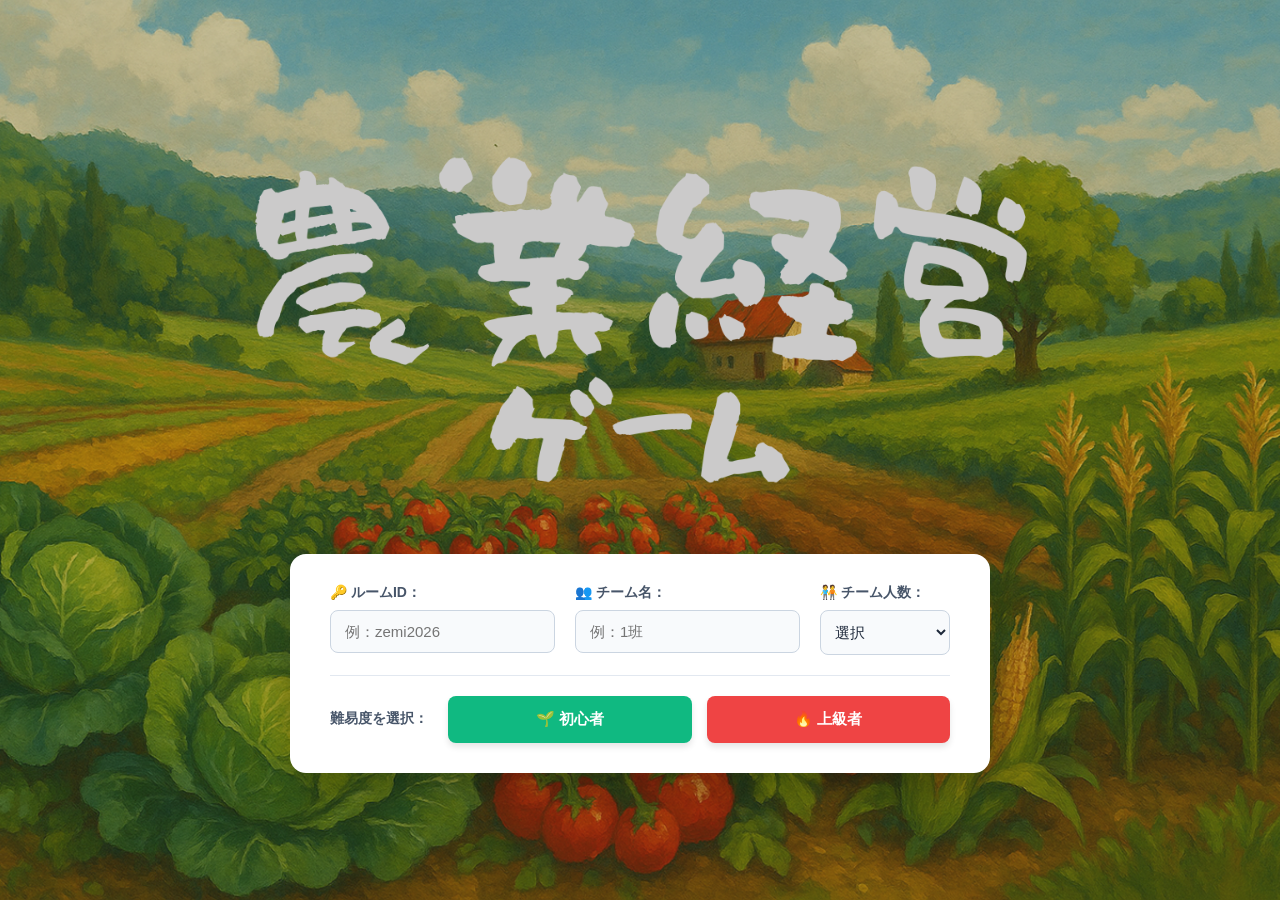
==== commit 99b0d7a8: "Add files via upload" ====
--- a/index.html
+++ b/index.html
@@ -18,9 +18,27 @@
                 </div>
                 
                 <div class="input-group">
-                    <label for="name-input">👤 プレイヤー名：</label>
-                    <input type="text" id="name-input" placeholder="例：1班_斎藤">
-                </div>
+                    <label for="name-input">👥 チーム名：</label>
+                    <input type="text" id="name-input" placeholder="例：1班">
+                </div>
+
+                <div class="input-group input-group-size">
+                    <label for="team-size-select">🧑‍🤝‍🧑 チーム人数：</label>
+                    <select id="team-size-select">
+                        <option value="">選択</option>
+                        <option value="1">1人</option>
+                        <option value="2">2人</option>
+                        <option value="3">3人</option>
+                        <option value="4">4人</option>
+                        <option value="5">5人</option>
+                    </select>
+                </div>
+            </div>
+
+            <!-- 🌟 チーム人数に応じて、学籍番号と氏名の入力欄を表示する（最大5人） -->
+            <div id="member-section" class="member-section hidden">
+                <p class="section-label">メンバー：</p>
+                <div id="member-fields"></div>
             </div>
 
             <div class="difficulty-section">
@@ -132,7 +150,7 @@
         <h2>経営メイン画面（第 <span id="current-year">1</span> 年目）</h2>
 
         <div class="status-panel" style="background: #fff; padding: 15px; border-radius: 8px; margin-bottom: 20px; box-shadow: 0 2px 4px rgba(0,0,0,0.1); text-align: left;">
-            <p>👤 経営者: <span id="display-player-name" style="font-weight: bold;">-</span> さん</p>
+            <p>👥 チーム: <span id="display-player-name" style="font-weight: bold;">-</span></p>
             <p>🗺️ 選択された農地: <span id="land-name" style="font-weight: bold; color: #2e75b6;">-</span></p>
             <p>💰 現在の総経営資金: <span id="money" style="font-weight: bold; color: #1e40af; font-size: 20px;">-</span> 円</p>
         </div>
--- a/style.css
+++ b/style.css
@@ -32,14 +32,15 @@
     background-position: center;
     display: flex;
     flex-direction: column;
-    justify-content: center; /* 一旦画面の中央を基準にする */
+    justify-content: safe center; /* 一旦画面の中央を基準にする（はみ出す場合は上から表示） */
     align-items: center;
-    overflow: hidden;
+    overflow-x: hidden;
+    overflow-y: auto; /* メンバー入力欄が増えても、スクロールで全体を見られるようにする */
 }
 
 .overlay {
-    position: absolute;
-    top: 0; left: 0; width: 100%; height: 100%;
+    position: fixed; /* 🌟 スクロールしても背景に固定（一緒に動かない） */
+    top: 0; left: 0; width: 100vw; height: 100vh;
     /* 🌟 背景の絵と文字が綺麗に見えるよう、暗さを少し控えめに調整 */
     background: rgba(51, 46, 46, 0.25);
     z-index: 1;
@@ -60,6 +61,8 @@
     display: flex;
     flex-direction: column;
     gap: 20px;
+    margin-bottom: 24px; /* 画面下端との余白 */
+    flex-shrink: 0;
 }
 
 /* 🌟 入力欄のデザイン（縦並び ➔ 横並びに変更） */
@@ -894,4 +897,57 @@
 .canvas-container {
     flex-grow: 1; /* グラフを枠いっぱいに広げる */
     position: relative;
-}+}
+
+/* --- 🌟 チーム人数・メンバー入力欄（学籍番号と氏名） --- */
+.input-group-size { flex: 0 0 130px; }
+
+.input-group select {
+    width: 100%;
+    padding: 12px 10px;
+    background: #f8fafc;
+    border: 1px solid #cbd5e1;
+    border-radius: 8px;
+    font-size: 15px;
+    color: #1e293b;
+    box-sizing: border-box;
+}
+
+.input-group select:focus {
+    outline: none;
+    background: #ffffff;
+    border-color: #3b82f6;
+    box-shadow: 0 0 0 3px rgba(59, 130, 246, 0.2);
+}
+
+.member-section {
+    border-top: 1px solid #e2e8f0;
+    padding-top: 16px;
+}
+
+.member-section .section-label {
+    white-space: normal;
+    margin-bottom: 10px;
+}
+
+.member-row {
+    display: flex;
+    align-items: center;
+    gap: 10px;
+    margin-bottom: 8px;
+}
+
+.member-row .member-no {
+    flex: 0 0 56px;
+    font-size: 13px;
+    font-weight: bold;
+    color: #475569;
+}
+
+.member-row input[type="text"] {
+    padding: 9px 12px;
+    font-size: 14px;
+}
+
+.member-row .member-id-input { flex: 0 0 170px; width: 170px; }
+.member-row .member-name-input { flex: 1; width: auto; min-width: 0; }
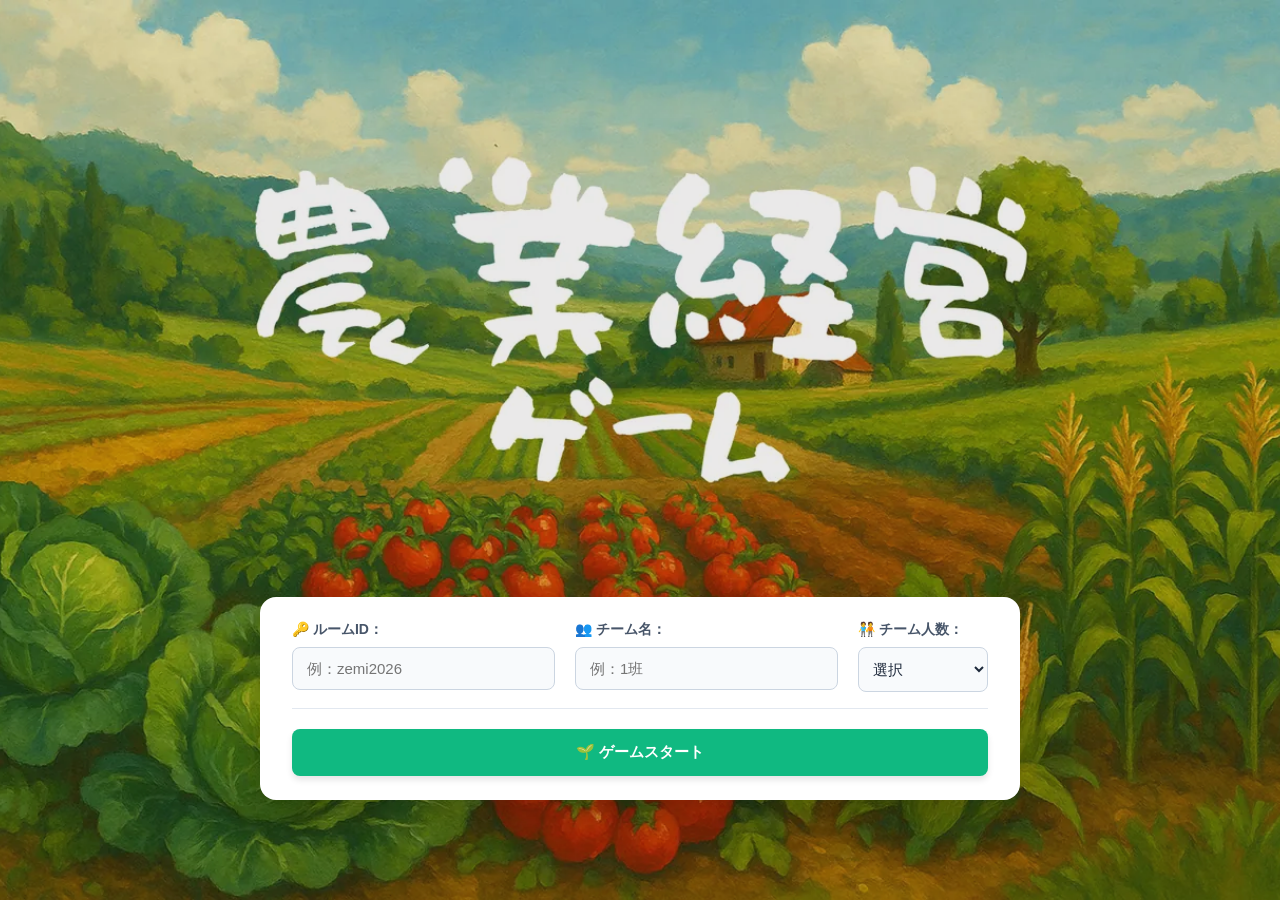
==== commit 2f2313c8: "Add files via upload" ====
--- a/index.html
+++ b/index.html
@@ -1,300 +1,296 @@
-<!DOCTYPE html>
-<html lang="ja">
-<head>
-    <meta charset="UTF-8">
-    <title>営農型農業経営シミュレーション「農トレ」</title>
-    <link rel="stylesheet" href="style.css">
-</head>
-<body>
-
-   <div id="start-screen">
-        <div class="overlay"></div>
-
-        <div class="start-card">
-            <div class="input-section">
-                <div class="input-group">
-                    <label for="room-id-input">🔑 ルームID：</label>
-                    <input type="text" id="room-id-input" placeholder="例：zemi2026">
-                </div>
-                
-                <div class="input-group">
-                    <label for="name-input">👥 チーム名：</label>
-                    <input type="text" id="name-input" placeholder="例：1班">
-                </div>
-
-                <div class="input-group input-group-size">
-                    <label for="team-size-select">🧑‍🤝‍🧑 チーム人数：</label>
-                    <select id="team-size-select">
-                        <option value="">選択</option>
-                        <option value="1">1人</option>
-                        <option value="2">2人</option>
-                        <option value="3">3人</option>
-                        <option value="4">4人</option>
-                        <option value="5">5人</option>
-                    </select>
-                </div>
-            </div>
-
-            <!-- 🌟 チーム人数に応じて、学籍番号と氏名の入力欄を表示する（最大5人） -->
-            <div id="member-section" class="member-section hidden">
-                <p class="section-label">メンバー：</p>
-                <div id="member-fields"></div>
-            </div>
-
-            <div class="difficulty-section">
-                <p class="section-label">難易度を選択：</p>
-                <div class="button-group">
-                    <button id="start-beginner-btn" class="btn-diff btn-beginner">🌱 初心者</button>
-                    <button id="start-advanced-btn" class="btn-diff btn-advanced">🔥 上級者</button>
-                </div>
-            </div>
-        </div>
-    </div>
-
-    <!-- ===== 土地公開スクリーン（新規追加） ===== -->
-<div id="land-reveal-screen" class="hidden">
-    <div class="land-reveal-bg" id="land-reveal-bg"></div>
-    <div class="land-reveal-overlay"></div>
-    <div class="land-reveal-content">
-        <p class="land-reveal-header-text">🎲 あなたの農地が決まりました！</p>
-        <div class="land-reveal-card" id="land-reveal-card">
-            <div class="land-reveal-img-wrap">
-                <img id="land-reveal-img" src="" alt="農地画像">
-            </div>
-            <div class="land-reveal-info">
-                <h2 id="land-reveal-name">---</h2>
-                <p id="land-reveal-desc">---</p>
-                <div class="land-reveal-stats">
-                    <div class="land-stat-item">
-                        <span class="land-stat-label">💰 年間賃料</span>
-                        <span id="land-reveal-cost" class="land-stat-value">---</span>
-                    </div>
-                    <div class="land-stat-item">
-                        <span class="land-stat-label">⚡ 土地パワー推移</span>
-                        <span id="land-reveal-power" class="land-stat-value">---</span>
-                    </div>
-                    <div class="land-stat-item">
-                        <span class="land-stat-label">👤 必要人数推移</span>
-                        <span id="land-reveal-workers" class="land-stat-value">---</span>
-                    </div>
-                    <div class="land-stat-item">
-                        <span class="land-stat-label">🗺️ 土地枚数</span>
-                        <span id="land-reveal-cards" class="land-stat-value">---</span>
-                    </div>
-                </div>
-            </div>
-        </div>
-        <button id="land-reveal-proceed-btn">この農地で戦略設定へ進む ➔</button>
-    </div>
-</div>
-
-    <div id="setup-screen" class="hidden">
-        <div id="setup-content-wide" style="display: flex; flex-direction: row; gap: 25px; align-items: flex-start; width: 100%; flex-wrap: nowrap; margin-top: 20px;">
-            
-            <div class="setup-left-sidebar" style="width: 320px; min-width: 320px; flex-shrink: 0; display: flex; flex-direction: column; gap: 15px;">
-                <h2 style="margin-top: 0;">🚜 第 <span id="setup-year-display">1</span> 年目<br>経営戦略設定</h2>
-                
-                <div style="background: #e2f0d9; padding: 15px; border-radius: 8px; border: 2px solid #70ad47;">
-                    <h3 id="setup-land-name" style="margin: 0 0 5px 0; color: #385723; font-size: 18px;">-</h3>
-                    <p id="setup-land-desc" style="font-size: 12px; color: #595959; margin: 0; line-height: 1.4;">-</p>
-                </div>
-
-                <div class="financial-summary-banner" style="background: #f1f5f9; padding: 12px; border-radius: 8px; border: 1px solid #cbd5e1; width: 100%; box-sizing: border-box;">
-                    <h4 style="margin: 0 0 8px 0; font-size: 12px; color: #475569;">📊 通期財務サマリー</h4>
-                    <div style="display: flex; flex-direction: column; gap: 8px;">
-                        <div style="background:#fff; padding: 6px 10px; border-radius:4px; border:1px solid #e2e8f0;">
-                            <span style="font-size:10px; color:#64748b; display:block;">現在残高（投資見込）</span>
-                            <span id="sum-current-money" style="font-size:14px; font-weight:bold; color:#1e40af; display:block; text-align:right;">100,000,000 円</span>
-                        </div>
-                        <div style="background:#fff; padding: 6px 10px; border-radius:4px; border:1px solid #e2e8f0;">
-                            <span style="font-size:10px; color:#64748b; display:block;">累計費用</span>
-                            <span id="sum-cum-expense" style="font-size:14px; font-weight:bold; color:#dc2626; display:block; text-align:right;">0 円</span>
-                        </div>
-                        <div style="background:#fff; padding: 6px 10px; border-radius:4px; border:1px solid #e2e8f0;">
-                            <span style="font-size:10px; color:#64748b; display:block;">累計収益</span>
-                            <span id="sum-cum-revenue" style="font-size:14px; font-weight:bold; color:#16a34a; display:block; text-align:right;">0 円</span>
-                        </div>
-                        <div style="background:#fff; padding: 6px 10px; border-radius:4px; border:1px solid #e2e8f0; border-left: 4px solid #64748b;">
-                            <span style="font-size:10px; color:#64748b; display:block;">初期資本金比 (通期損益)</span>
-                            <span id="sum-net-change" style="font-size:14px; font-weight:bold; color:#64748b; display:block; text-align:right;">±0 円 (維持)</span>
-                        </div>
-                        
-                        <div style="background:#fff; padding: 10px; border-radius:4px; border:1px solid #e2e8f0; margin-top: 5px; height: 180px; position: relative;">
-                            <canvas id="financial-chart"></canvas>
-                        </div>
-                    </div>
-                </div>
-
-                <div id="status-bar" class="hidden">
-                    🔑 ID: <span id="display-room-id">-</span> | 
-                    🌱 難易度: <span id="display-difficulty">-</span>
-                </div>
-
-                <button id="log-toggle-btn" onclick="openLogModal()">📊 経営履歴（PDCA）</button>
-            </div>
-
-            <div class="setup-main-content" style="flex-grow: 1; min-width: 0; display: flex; flex-direction: column; gap: 20px;">
-                <p style="margin:0; font-weight: bold; color: #d94111; background: #fff2cc; padding: 8px 12px; border-radius: 5px; font-size: 12px;">
-                    ⚠️ 【ルール】各土地にスタッフを配置し、導入する資材（施設含む）を選んでください。※資材・施設は1面につき最大3つまで選択可能です。
-                </p>
-
-                <div id="land-cards-container"></div>
-
-                <button id="begin-business-btn">🎯 この戦略で今年の経営を開始する</button>
-            </div>
-
-        </div>
-    </div>
-
-    <div id="game-container" class="hidden">
-        <h2>経営メイン画面（第 <span id="current-year">1</span> 年目）</h2>
-
-        <div class="status-panel" style="background: #fff; padding: 15px; border-radius: 8px; margin-bottom: 20px; box-shadow: 0 2px 4px rgba(0,0,0,0.1); text-align: left;">
-            <p>👥 チーム: <span id="display-player-name" style="font-weight: bold;">-</span></p>
-            <p>🗺️ 選択された農地: <span id="land-name" style="font-weight: bold; color: #2e75b6;">-</span></p>
-            <p>💰 現在の総経営資金: <span id="money" style="font-weight: bold; color: #1e40af; font-size: 20px;">-</span> 円</p>
-        </div>
-
-        <div id="financial-dashboard" class="hidden">
-            <h3 id="dashboard-title">📊 第 1 年度 決算ダッシュボード</h3>
-            
-            <div class="event-display-row">
-                <div class="event-card global-event-card">
-                    <span class="event-badge">全体環境</span>
-                    <h4 id="dash-global-event-name">⚖️ 通常気象</h4>
-                </div>
-                <div class="event-card local-event-card">
-                    <span class="event-badge">局地環境</span>
-                    <h4 id="dash-local-event-name">⚖️ 影響なし</h4>
-                </div>
-            </div>
-
-            <div class="financial-statement-box">
-                <h4>📈 本年度の資金経過・損益状況</h4>
-                <div class="statement-grid">
-                    <div class="statement-item">
-                        <span class="stat-label">① 期首（投資前）資金額:</span>
-                        <span id="stmt-start-money" class="stat-value">0 円</span>
-                    </div>
-                    <div class="statement-item expense-color">
-                        <span class="stat-label">② 本年度の投資総額（費用）:</span>
-                        <span id="stmt-total-expense" class="stat-value">- 0 円</span>
-                    </div>
-                    <div class="statement-item revenue-color">
-                        <span class="stat-label">③ 本年度の総売上高（収益）:</span>
-                        <span id="stmt-total-revenue" class="stat-value">＋ 0 円</span>
-                    </div>
-                    <div class="statement-item total-color">
-                        <span class="stat-label">④ 期末（次年度繰越）資金額:</span>
-                        <span id="stmt-end-money" class="stat-value">0 円</span>
-                    </div>
-                </div>
-            </div>
-
-            <h4 style="text-align: left; margin: 20px 0 8px 0; color: #334155; font-size: 14px;">🗺️ 農地別 決算内訳</h4>
-            <div class="table-responsive">
-                <table class="dashboard-table">
-                    <thead>
-                        <tr>
-                            <th>農地</th>
-                            <th>作付 / 出荷先</th>
-                            <th>予定収穫量</th>
-                            <th>イベント後収量</th>
-                            <th>基準価格</th>
-                            <th>イベント後価格</th>
-                            <th>最終売上高</th>
-                        </tr>
-                    </thead>
-                    <tbody id="dashboard-table-body">
-                    </tbody>
-                </table>
-            </div>
-
-            <div id="reflection-report-box" style="background: #f8fafc; padding: 20px; border-radius: 8px; border: 1px solid #cbd5e1; border-left: 5px solid #2e75b6; margin-top: 20px; text-align: left;">
-                <h3 style="margin: 0 0 12px 0; color: #1e3a8a; font-size: 16px;">🔍 本年度の経営振り返り ＆ 要因分析（PDCA）</h3>
-                
-                <div style="display: flex; flex-direction: column; gap: 8px; font-size: 13px; color: #334155;">
-                    <p style="margin: 0;">📊 <strong>期待予実ギャップ :</strong> <span id="reflect-gap" style="font-weight: bold;">-</span></p>
-                    <p style="margin: 0;">🌍 <strong>外部環境の要因分析 :</strong> <span id="reflect-global-reason">-</span></p>
-                    <p style="margin: 0;">📍 <strong>局地・内部の要因分析 :</strong> <span id="reflect-local-reason">-</span></p>
-                </div>
-
-                <div style="margin-top: 15px; padding-top: 15px; border-top: 1px dashed #cbd5e1; font-size: 13px;">
-                    <label style="font-weight: bold; color: #1e3a8a;">🎯 次期に向けた経営改善方針 (Action) を設定してください :</label><br>
-                    <select style="width: 100%; padding: 8px; margin-top: 6px; border-radius: 4px; border: 1px solid #cbd5e1;">
-                        <option>【人材投資】スタッフの配置や技術レベル（教育・IT補正）を見直す</option>
-                        <option>【リスク管理】施設・農機などの設備投資を強化し、気象災害リスクをヘッジする</option>
-                        <option>【販売戦略】出荷先の条件（有機必須や数量上限）と作物の相性を再計算する</option>
-                        <option>【経営多角化】全ての土地に同じ作物を植えず、ポートフォリオを分散させる</option>
-                    </select>
-                </div>
-            </div>
-
-        </div>
-
-        <div style="margin-top: 25px;">
-            <button id="end-year-btn" style="padding: 12px 35px; font-size: 18px; font-weight: bold; background-color: #c65911; color: white; border: none; border-radius: 6px; cursor: pointer;">
-                📄 この年度の決算を行う
-            </button>
-            <button id="next-year-phase-btn" class="hidden" style="padding: 12px 35px; font-size: 18px; font-weight: bold; background-color: #2e75b6; color: white; border: none; border-radius: 6px; cursor: pointer; margin-left: 10px;">
-                次年度の戦略設定へ進む ➔
-            </button>
-        </div>
-    </div>
-
-    <div id="result-screen" class="hidden">
-        <div class="setup-content" style="text-align: center; max-width: 800px; margin: 0 auto; padding: 20px;">
-            <h2>🎉 3年間経営お疲れ様でした！</h2>
-            
-            <div class="status-board" style="margin: 20px auto; max-width: 400px;">
-                <p>最終総資産: <span id="final-money" class="highlight-text">0</span> 円</p>
-            </div>
-
-            <div style="background: white; padding: 20px; border-radius: 8px; border: 1px solid #cbd5e1; margin: 25px 0; box-shadow: 0 2px 4px rgba(0,0,0,0.05);">
-                <h3 style="margin-top: 0; color: #334155; font-size: 16px; text-align: left;">📈 3年間の財務推移レポート（費用・収益・資産残高）</h3>
-                <div style="position: relative; height: 280px; width: 100%;">
-                    <canvas id="final-financial-chart"></canvas>
-                </div>
-            </div>
-
-            <div class="info-box" style="background: #fff3cd; padding: 15px; border-radius: 8px; margin-bottom: 25px;">
-                <h3>👑 経営評価ランク</h3>
-                <p id="result-rank" style="font-size: 24px; font-weight: bold; color: #d94111; margin: 10px 0;">---</p>
-                <p id="result-comment">評価コメント</p>
-            </div>
-
-            <button id="log-toggle-btn-result" onclick="openLogModal()" style="margin-bottom: 15px;">📊 経営履歴（PDCA）を見る</button>
-            <br>
-            <button onclick="window.location.reload();" style="background: #28a745; color: white; padding: 12px 35px; font-size: 16px; border: none; border-radius: 6px; cursor: pointer; font-weight: bold;">
-                タイトルに戻って再挑戦
-            </button>
-        </div>
-    </div>
-
-    <div id="log-modal" class="modal-overlay">
-        <div class="modal-content">
-            <div class="modal-header">
-                <h2 style="margin: 0; color: #1e40af; font-size: 20px;">📈 経営判断・PDCA振り返りログ</h2>
-                <button class="close-btn" onclick="closeLogModal()">✕ 閉じる</button>
-            </div>
-            <div id="log-container" class="modal-body">
-                <p id="empty-log-msg" style="text-align: center; color: #64748b; margin-top: 40px;">まだ決算データがありません。1年目が終了するとここにログが蓄積されます。</p>
-            </div>
-        </div>
-    </div>
-
-    <script src="https://cdn.jsdelivr.net/npm/chart.js"></script>
-    <script src="assets.js"></script>
-    <script src="crops.js"></script>
-    <script src="lands.js"></script>
-    <script src="employees.js"></script>
-    <script src="markets.js"></script>
-    <script src="events.js"></script>
-    <script src="https://cdn.jsdelivr.net/npm/@supabase/supabase-js@2"></script>
-    <script src="config_beginner.js"></script>
-    <script src="config_advanced.js"></script>
-    
-    <script src="game.js?v=22"></script> 
-
-</body>
+<!DOCTYPE html>
+<html lang="ja">
+<head>
+    <meta charset="UTF-8">
+    <title>営農型農業経営シミュレーション「農トレ」</title>
+    <link rel="stylesheet" href="style.css">
+</head>
+<body>
+
+   <div id="start-screen">
+        <div class="overlay"></div>
+
+        <div class="start-card">
+            <div class="input-section">
+                <div class="input-group">
+                    <label for="room-id-input">🔑 ルームID：</label>
+                    <input type="text" id="room-id-input" placeholder="例：zemi2026">
+                </div>
+                
+                <div class="input-group">
+                    <label for="name-input">👥 チーム名：</label>
+                    <input type="text" id="name-input" placeholder="例：1班">
+                </div>
+
+                <div class="input-group input-group-size">
+                    <label for="team-size-select">🧑‍🤝‍🧑 チーム人数：</label>
+                    <select id="team-size-select">
+                        <option value="">選択</option>
+                        <option value="1">1人</option>
+                        <option value="2">2人</option>
+                        <option value="3">3人</option>
+                        <option value="4">4人</option>
+                        <option value="5">5人</option>
+                    </select>
+                </div>
+            </div>
+
+            <!-- 🌟 チーム人数に応じて、学籍番号と氏名の入力欄を表示する（最大5人） -->
+            <div id="member-section" class="member-section hidden">
+                <p class="section-label">メンバー：</p>
+                <div id="member-fields"></div>
+            </div>
+
+            <div class="difficulty-section">
+                <div class="button-group">
+                    <button id="start-game-btn" class="btn-diff btn-beginner">🌱 ゲームスタート</button>
+                </div>
+            </div>
+        </div>
+    </div>
+
+    <!-- ===== 土地公開スクリーン（新規追加） ===== -->
+<div id="land-reveal-screen" class="hidden">
+    <div class="land-reveal-bg" id="land-reveal-bg"></div>
+    <div class="land-reveal-overlay"></div>
+    <div class="land-reveal-content">
+        <p class="land-reveal-header-text">🎲 あなたの農地が決まりました！</p>
+        <div class="land-reveal-card" id="land-reveal-card">
+            <div class="land-reveal-img-wrap">
+                <img id="land-reveal-img" src="" alt="農地画像">
+            </div>
+            <div class="land-reveal-info">
+                <h2 id="land-reveal-name">---</h2>
+                <p id="land-reveal-desc">---</p>
+                <div class="land-reveal-stats">
+                    <div class="land-stat-item">
+                        <span class="land-stat-label">💰 年間賃料</span>
+                        <span id="land-reveal-cost" class="land-stat-value">---</span>
+                    </div>
+                    <div class="land-stat-item">
+                        <span class="land-stat-label">⚡ 土地パワー推移</span>
+                        <span id="land-reveal-power" class="land-stat-value">---</span>
+                    </div>
+                    <div class="land-stat-item">
+                        <span class="land-stat-label">👤 必要人数推移</span>
+                        <span id="land-reveal-workers" class="land-stat-value">---</span>
+                    </div>
+                    <div class="land-stat-item">
+                        <span class="land-stat-label">🗺️ 土地枚数</span>
+                        <span id="land-reveal-cards" class="land-stat-value">---</span>
+                    </div>
+                </div>
+            </div>
+        </div>
+        <button id="land-reveal-proceed-btn">この農地で戦略設定へ進む ➔</button>
+    </div>
+</div>
+
+    <div id="setup-screen" class="hidden">
+        <div id="setup-content-wide" style="display: flex; flex-direction: row; gap: 25px; align-items: flex-start; width: 100%; flex-wrap: nowrap; margin-top: 20px;">
+            
+            <div class="setup-left-sidebar" style="width: 320px; min-width: 320px; flex-shrink: 0; display: flex; flex-direction: column; gap: 15px;">
+                <h2 style="margin-top: 0;">🚜 第 <span id="setup-year-display">1</span> 年目<br>経営戦略設定</h2>
+                
+                <div style="background: #e2f0d9; padding: 15px; border-radius: 8px; border: 2px solid #70ad47;">
+                    <h3 id="setup-land-name" style="margin: 0 0 5px 0; color: #385723; font-size: 18px;">-</h3>
+                    <p id="setup-land-desc" style="font-size: 12px; color: #595959; margin: 0; line-height: 1.4;">-</p>
+                </div>
+
+                <div class="financial-summary-banner" style="background: #f1f5f9; padding: 12px; border-radius: 8px; border: 1px solid #cbd5e1; width: 100%; box-sizing: border-box;">
+                    <h4 style="margin: 0 0 8px 0; font-size: 12px; color: #475569;">📊 通期財務サマリー</h4>
+                    <div style="display: flex; flex-direction: column; gap: 8px;">
+                        <div style="background:#fff; padding: 6px 10px; border-radius:4px; border:1px solid #e2e8f0;">
+                            <span style="font-size:10px; color:#64748b; display:block;">現在残高（投資見込）</span>
+                            <span id="sum-current-money" style="font-size:14px; font-weight:bold; color:#1e40af; display:block; text-align:right;">50,000,000 円</span>
+                        </div>
+                        <div style="background:#fff; padding: 6px 10px; border-radius:4px; border:1px solid #e2e8f0;">
+                            <span style="font-size:10px; color:#64748b; display:block;">累計費用</span>
+                            <span id="sum-cum-expense" style="font-size:14px; font-weight:bold; color:#dc2626; display:block; text-align:right;">0 円</span>
+                        </div>
+                        <div style="background:#fff; padding: 6px 10px; border-radius:4px; border:1px solid #e2e8f0;">
+                            <span style="font-size:10px; color:#64748b; display:block;">累計収益</span>
+                            <span id="sum-cum-revenue" style="font-size:14px; font-weight:bold; color:#16a34a; display:block; text-align:right;">0 円</span>
+                        </div>
+                        <div style="background:#fff; padding: 6px 10px; border-radius:4px; border:1px solid #e2e8f0; border-left: 4px solid #64748b;">
+                            <span style="font-size:10px; color:#64748b; display:block;">初期資本金比 (通期損益)</span>
+                            <span id="sum-net-change" style="font-size:14px; font-weight:bold; color:#64748b; display:block; text-align:right;">±0 円 (維持)</span>
+                        </div>
+                        
+                        <div style="background:#fff; padding: 10px; border-radius:4px; border:1px solid #e2e8f0; margin-top: 5px; height: 180px; position: relative;">
+                            <canvas id="financial-chart"></canvas>
+                        </div>
+                    </div>
+                </div>
+
+                <div id="status-bar" class="hidden">
+                    🔑 ID: <span id="display-room-id">-</span>
+                </div>
+
+                <button id="log-toggle-btn" onclick="openLogModal()">📊 経営履歴（PDCA）</button>
+            </div>
+
+            <div class="setup-main-content" style="flex-grow: 1; min-width: 0; display: flex; flex-direction: column; gap: 20px;">
+                <p style="margin:0; font-weight: bold; color: #d94111; background: #fff2cc; padding: 8px 12px; border-radius: 5px; font-size: 12px;">
+                    ⚠️ 【ルール】各土地にスタッフを配置し、導入する資材（施設含む）を選んでください。※資材・施設は1面につき最大3つまで選択可能です。
+                </p>
+
+                <div id="land-cards-container"></div>
+
+                <button id="begin-business-btn">🎯 この戦略で今年の経営を開始する</button>
+            </div>
+
+        </div>
+    </div>
+
+    <div id="game-container" class="hidden">
+        <h2>経営メイン画面（第 <span id="current-year">1</span> 年目）</h2>
+
+        <div class="status-panel" style="background: #fff; padding: 15px; border-radius: 8px; margin-bottom: 20px; box-shadow: 0 2px 4px rgba(0,0,0,0.1); text-align: left;">
+            <p>👥 チーム: <span id="display-player-name" style="font-weight: bold;">-</span></p>
+            <p>🗺️ 選択された農地: <span id="land-name" style="font-weight: bold; color: #2e75b6;">-</span></p>
+            <p>💰 現在の総経営資金: <span id="money" style="font-weight: bold; color: #1e40af; font-size: 20px;">-</span> 円</p>
+        </div>
+
+        <div id="financial-dashboard" class="hidden">
+            <h3 id="dashboard-title">📊 第 1 年度 決算ダッシュボード</h3>
+            
+            <div class="event-display-row">
+                <div class="event-card global-event-card">
+                    <span class="event-badge">全体環境</span>
+                    <h4 id="dash-global-event-name">⚖️ 通常気象</h4>
+                </div>
+                <div class="event-card local-event-card">
+                    <span class="event-badge">局地環境</span>
+                    <h4 id="dash-local-event-name">⚖️ 影響なし</h4>
+                </div>
+            </div>
+
+            <div class="financial-statement-box">
+                <h4>📈 本年度の資金経過・損益状況</h4>
+                <div class="statement-grid">
+                    <div class="statement-item">
+                        <span class="stat-label">① 期首（投資前）資金額:</span>
+                        <span id="stmt-start-money" class="stat-value">0 円</span>
+                    </div>
+                    <div class="statement-item expense-color">
+                        <span class="stat-label">② 本年度の投資総額（費用）:</span>
+                        <span id="stmt-total-expense" class="stat-value">- 0 円</span>
+                    </div>
+                    <div class="statement-item revenue-color">
+                        <span class="stat-label">③ 本年度の総売上高（収益）:</span>
+                        <span id="stmt-total-revenue" class="stat-value">＋ 0 円</span>
+                    </div>
+                    <div class="statement-item total-color">
+                        <span class="stat-label">④ 期末（次年度繰越）資金額:</span>
+                        <span id="stmt-end-money" class="stat-value">0 円</span>
+                    </div>
+                </div>
+            </div>
+
+            <h4 style="text-align: left; margin: 20px 0 8px 0; color: #334155; font-size: 14px;">🗺️ 農地別 決算内訳</h4>
+            <div class="table-responsive">
+                <table class="dashboard-table">
+                    <thead>
+                        <tr>
+                            <th>農地</th>
+                            <th>作付 / 出荷先</th>
+                            <th>予定収穫量</th>
+                            <th>イベント後収量</th>
+                            <th>基準価格</th>
+                            <th>イベント後価格</th>
+                            <th>最終売上高</th>
+                        </tr>
+                    </thead>
+                    <tbody id="dashboard-table-body">
+                    </tbody>
+                </table>
+            </div>
+
+            <div id="reflection-report-box" style="background: #f8fafc; padding: 20px; border-radius: 8px; border: 1px solid #cbd5e1; border-left: 5px solid #2e75b6; margin-top: 20px; text-align: left;">
+                <h3 style="margin: 0 0 12px 0; color: #1e3a8a; font-size: 16px;">🔍 本年度の経営振り返り ＆ 要因分析（PDCA）</h3>
+                
+                <div style="display: flex; flex-direction: column; gap: 8px; font-size: 13px; color: #334155;">
+                    <p style="margin: 0;">📊 <strong>期待予実ギャップ :</strong> <span id="reflect-gap" style="font-weight: bold;">-</span></p>
+                    <p style="margin: 0;">🌍 <strong>外部環境の要因分析 :</strong> <span id="reflect-global-reason">-</span></p>
+                    <p style="margin: 0;">📍 <strong>局地・内部の要因分析 :</strong> <span id="reflect-local-reason">-</span></p>
+                </div>
+
+                <div style="margin-top: 15px; padding-top: 15px; border-top: 1px dashed #cbd5e1; font-size: 13px;">
+                    <label style="font-weight: bold; color: #1e3a8a;">🎯 次期に向けた経営改善方針 (Action) を設定してください :</label><br>
+                    <select style="width: 100%; padding: 8px; margin-top: 6px; border-radius: 4px; border: 1px solid #cbd5e1;">
+                        <option>【人材投資】スタッフの配置や技術レベル（教育・IT補正）を見直す</option>
+                        <option>【リスク管理】施設・農機などの設備投資を強化し、気象災害リスクをヘッジする</option>
+                        <option>【販売戦略】出荷先の条件（有機必須や数量上限）と作物の相性を再計算する</option>
+                        <option>【経営多角化】全ての土地に同じ作物を植えず、ポートフォリオを分散させる</option>
+                    </select>
+                </div>
+            </div>
+
+        </div>
+
+        <div style="margin-top: 25px;">
+            <button id="end-year-btn" style="padding: 12px 35px; font-size: 18px; font-weight: bold; background-color: #c65911; color: white; border: none; border-radius: 6px; cursor: pointer;">
+                📄 この年度の決算を行う
+            </button>
+            <button id="next-year-phase-btn" class="hidden" style="padding: 12px 35px; font-size: 18px; font-weight: bold; background-color: #2e75b6; color: white; border: none; border-radius: 6px; cursor: pointer; margin-left: 10px;">
+                次年度の戦略設定へ進む ➔
+            </button>
+        </div>
+    </div>
+
+    <div id="result-screen" class="hidden">
+        <div class="setup-content" style="text-align: center; max-width: 800px; margin: 0 auto; padding: 20px;">
+            <h2>🎉 3年間経営お疲れ様でした！</h2>
+            
+            <div class="status-board" style="margin: 20px auto; max-width: 400px;">
+                <p>最終総資産: <span id="final-money" class="highlight-text">0</span> 円</p>
+            </div>
+
+            <div style="background: white; padding: 20px; border-radius: 8px; border: 1px solid #cbd5e1; margin: 25px 0; box-shadow: 0 2px 4px rgba(0,0,0,0.05);">
+                <h3 style="margin-top: 0; color: #334155; font-size: 16px; text-align: left;">📈 3年間の財務推移レポート（費用・収益・資産残高）</h3>
+                <div style="position: relative; height: 280px; width: 100%;">
+                    <canvas id="final-financial-chart"></canvas>
+                </div>
+            </div>
+
+            <div class="info-box" style="background: #fff3cd; padding: 15px; border-radius: 8px; margin-bottom: 25px;">
+                <h3>👑 経営評価ランク</h3>
+                <p id="result-rank" style="font-size: 24px; font-weight: bold; color: #d94111; margin: 10px 0;">---</p>
+                <p id="result-comment">評価コメント</p>
+            </div>
+
+            <button id="log-toggle-btn-result" onclick="openLogModal()" style="margin-bottom: 15px;">📊 経営履歴（PDCA）を見る</button>
+            <br>
+            <button onclick="restartGame();" style="background: #28a745; color: white; padding: 12px 35px; font-size: 16px; border: none; border-radius: 6px; cursor: pointer; font-weight: bold;">
+                タイトルに戻って再挑戦
+            </button>
+        </div>
+    </div>
+
+    <div id="log-modal" class="modal-overlay">
+        <div class="modal-content">
+            <div class="modal-header">
+                <h2 style="margin: 0; color: #1e40af; font-size: 20px;">📈 経営判断・PDCA振り返りログ</h2>
+                <button class="close-btn" onclick="closeLogModal()">✕ 閉じる</button>
+            </div>
+            <div id="log-container" class="modal-body">
+                <p id="empty-log-msg" style="text-align: center; color: #64748b; margin-top: 40px;">まだ決算データがありません。1年目が終了するとここにログが蓄積されます。</p>
+            </div>
+        </div>
+    </div>
+
+    <script src="https://cdn.jsdelivr.net/npm/chart.js"></script>
+    <script src="assets.js"></script>
+    <script src="crops.js"></script>
+    <script src="lands.js"></script>
+    <script src="employees.js"></script>
+    <script src="markets.js"></script>
+    <script src="events.js"></script>
+    <script src="https://cdn.jsdelivr.net/npm/@supabase/supabase-js@2"></script>
+    <script src="config_advanced.js"></script>
+    
+    <script src="game.js?v=23"></script> 
+
+</body>
 </html>
--- a/style.css
+++ b/style.css
@@ -27,12 +27,13 @@
     position: relative;
     width: 100vw;
     height: 100vh;
-    background-image: url('Title.png'); /* ※拡張子がpngの場合は直してください */
+    background-image: url('Title.webp'); /* ※拡張子がpngの場合は直してください */
     background-size: cover;
     background-position: center;
     display: flex;
     flex-direction: column;
-    justify-content: safe center; /* 一旦画面の中央を基準にする（はみ出す場合は上から表示） */
+    justify-content: flex-end; /* 🌟 入力パネルを画面の下側に寄せ、メンバー欄が増えたら上へ伸ばす（スクロール不要に） */
+    justify-content: safe flex-end; /* 画面に収まらない場合だけ上から表示してスクロール */
     align-items: center;
     overflow-x: hidden;
     overflow-y: auto; /* メンバー入力欄が増えても、スクロールで全体を見られるようにする */
@@ -42,7 +43,7 @@
     position: fixed; /* 🌟 スクロールしても背景に固定（一緒に動かない） */
     top: 0; left: 0; width: 100vw; height: 100vh;
     /* 🌟 背景の絵と文字が綺麗に見えるよう、暗さを少し控えめに調整 */
-    background: rgba(51, 46, 46, 0.25);
+    background: rgba(51, 46, 46, 0.10);
     z-index: 1;
     pointer-events: none;
 }
@@ -53,15 +54,15 @@
     z-index: 10;
     background: #ffffff;
     width: 95%;
-    max-width: 700px; /* 🌟 横幅を広く取る */
-    margin-top: 50vh; /* 🌟 画面中央から下へずらし、文字のすぐ下に配置する */
-    padding: 30px 40px;
+    max-width: 760px; /* 🌟 横幅を広く取る */
+    margin-top: 0;
+    margin-bottom: clamp(16px, 12vh, 100px); /* 🌟 画面下端からの余白（高い画面ほど少し浮かせる） */
+    padding: 24px 32px;
     border-radius: 16px;
     box-shadow: 0 15px 35px rgba(0, 0, 0, 0.25);
     display: flex;
     flex-direction: column;
-    gap: 20px;
-    margin-bottom: 24px; /* 画面下端との余白 */
+    gap: 16px;
     flex-shrink: 0;
 }
 
@@ -930,15 +931,21 @@
     margin-bottom: 10px;
 }
 
+#member-fields {
+    display: grid;
+    grid-template-columns: 1fr 1fr; /* 🌟 2列に並べて縦の長さを短くする */
+    gap: 8px 16px;
+}
+
 .member-row {
     display: flex;
     align-items: center;
-    gap: 10px;
-    margin-bottom: 8px;
+    gap: 8px;
+    min-width: 0;
 }
 
 .member-row .member-no {
-    flex: 0 0 56px;
+    flex: 0 0 42px;
     font-size: 13px;
     font-weight: bold;
     color: #475569;
@@ -949,5 +956,11 @@
     font-size: 14px;
 }
 
-.member-row .member-id-input { flex: 0 0 170px; width: 170px; }
+.member-row .member-id-input { flex: 0 0 112px; width: 112px; }
 .member-row .member-name-input { flex: 1; width: auto; min-width: 0; }
+
+/* 狭い画面（スマートフォンなど）では1列に戻す */
+@media (max-width: 640px) {
+    #member-fields { grid-template-columns: 1fr; }
+    .member-row .member-id-input { flex-basis: 120px; width: 120px; }
+}
